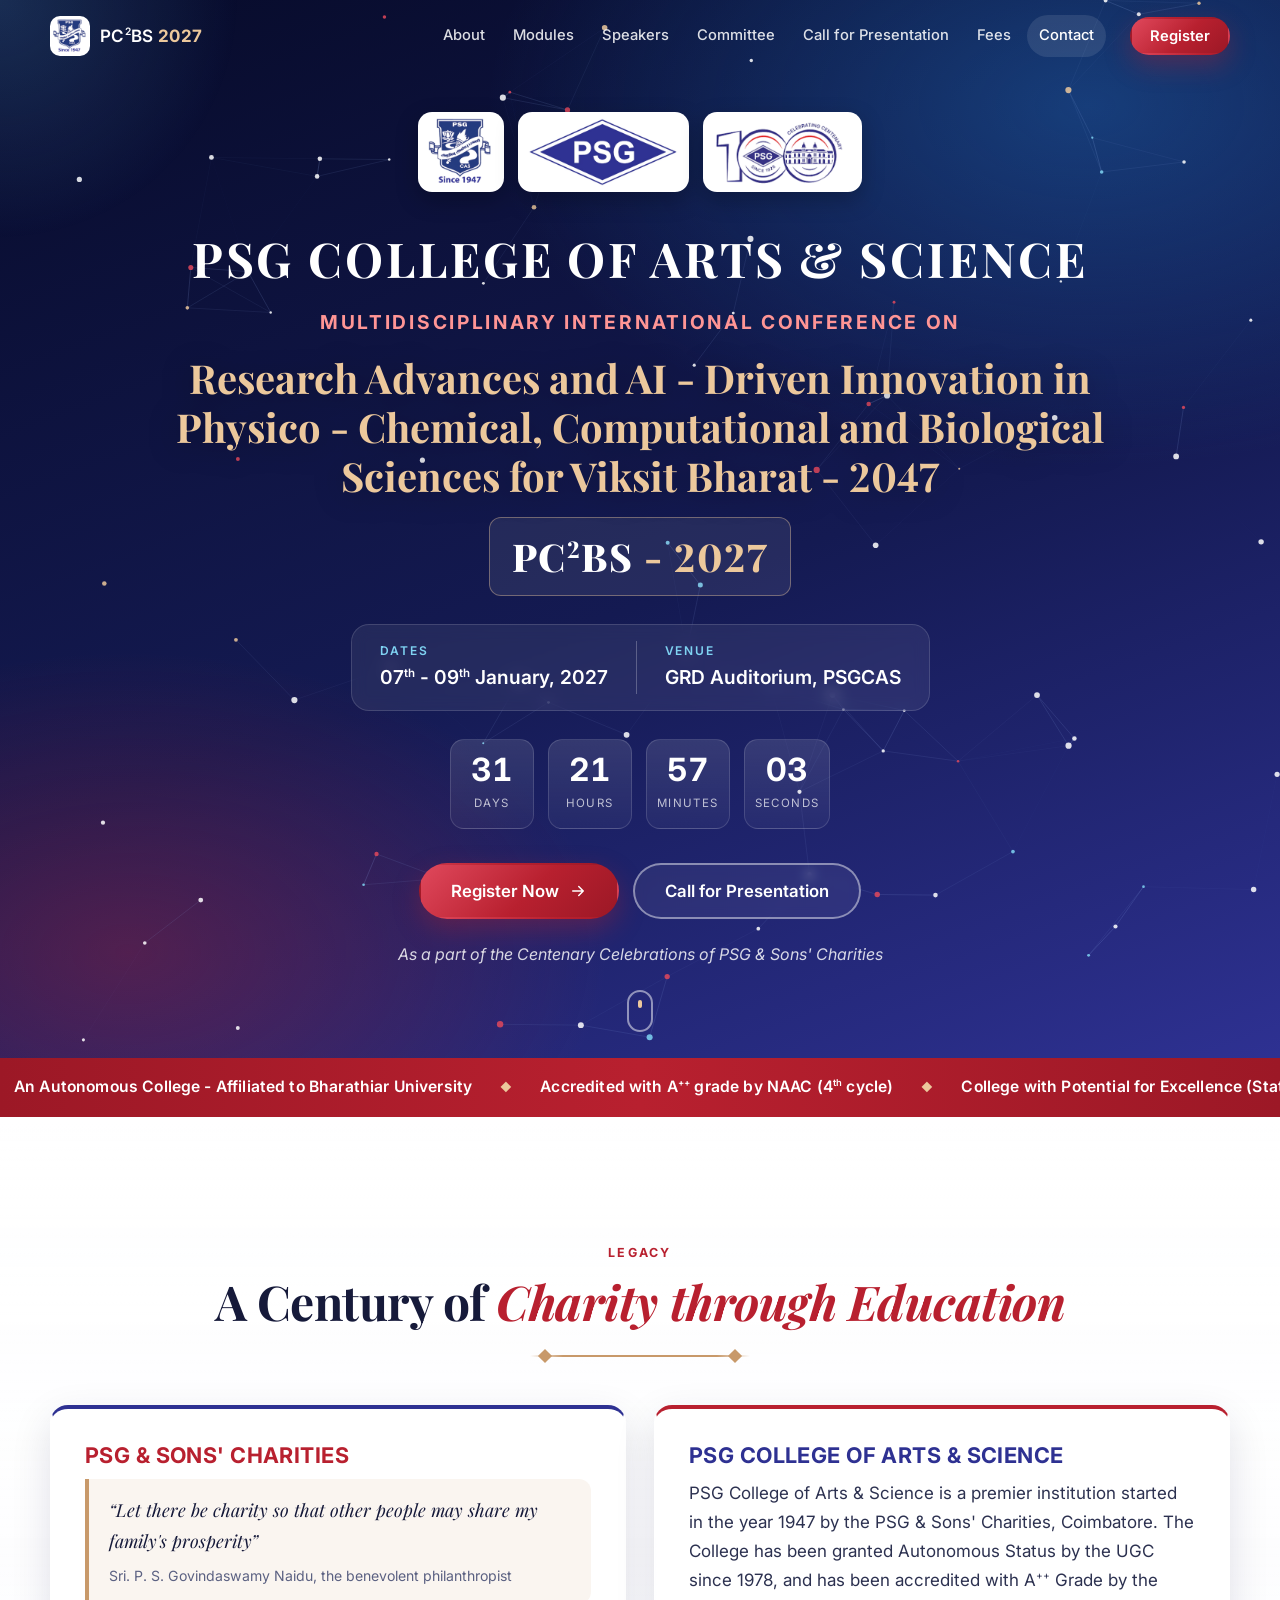
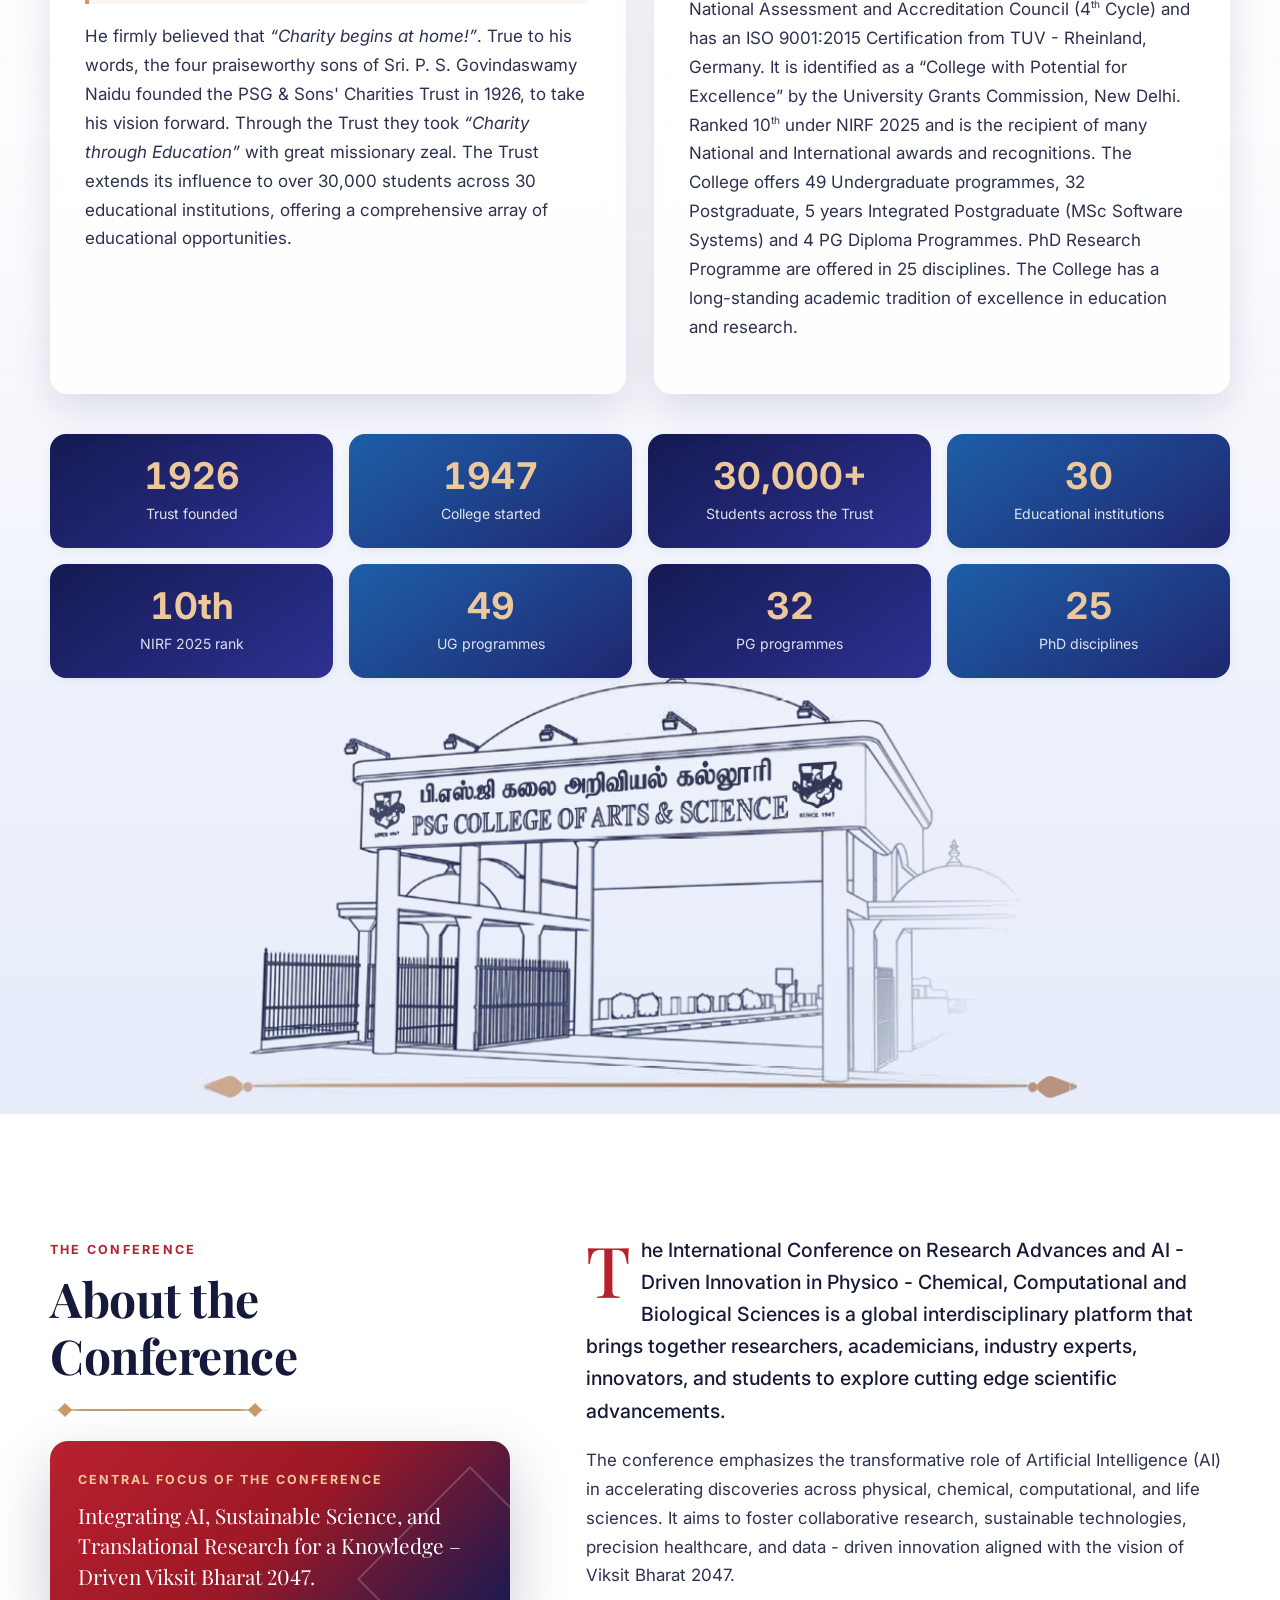
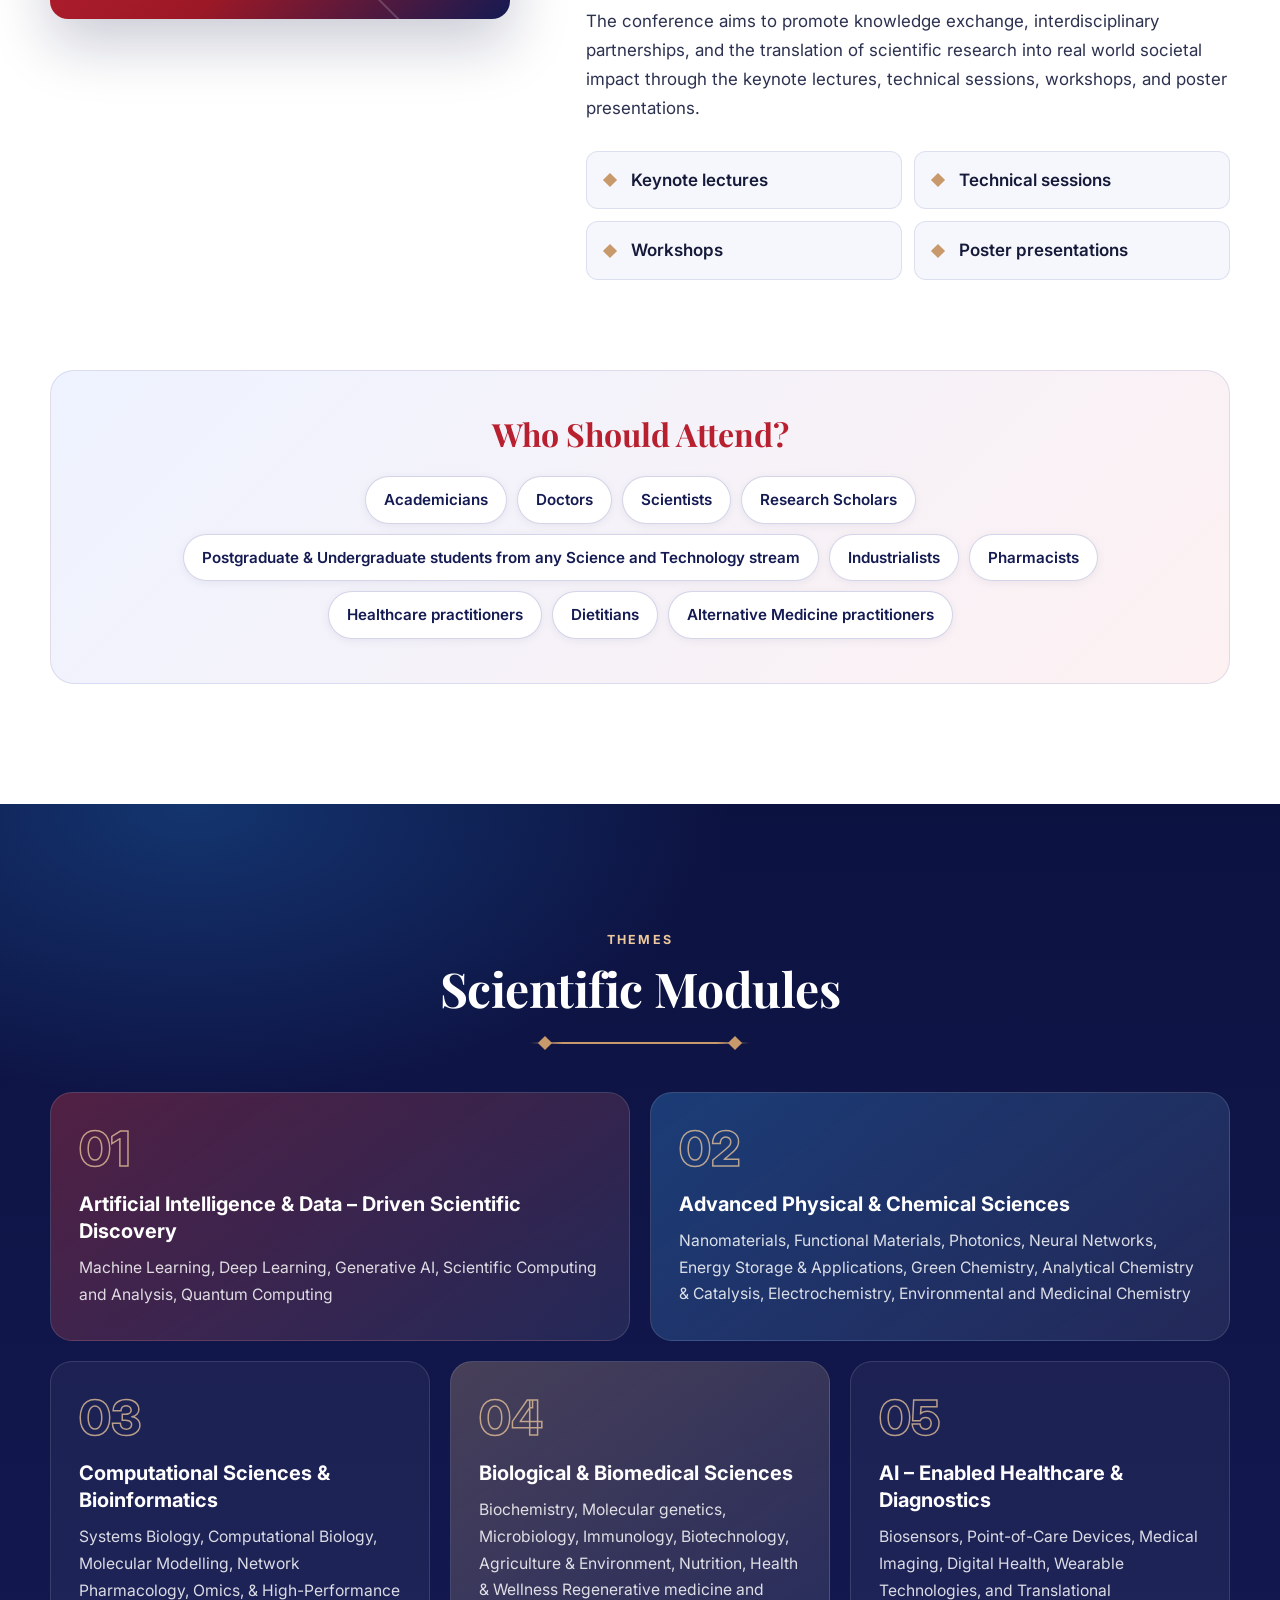
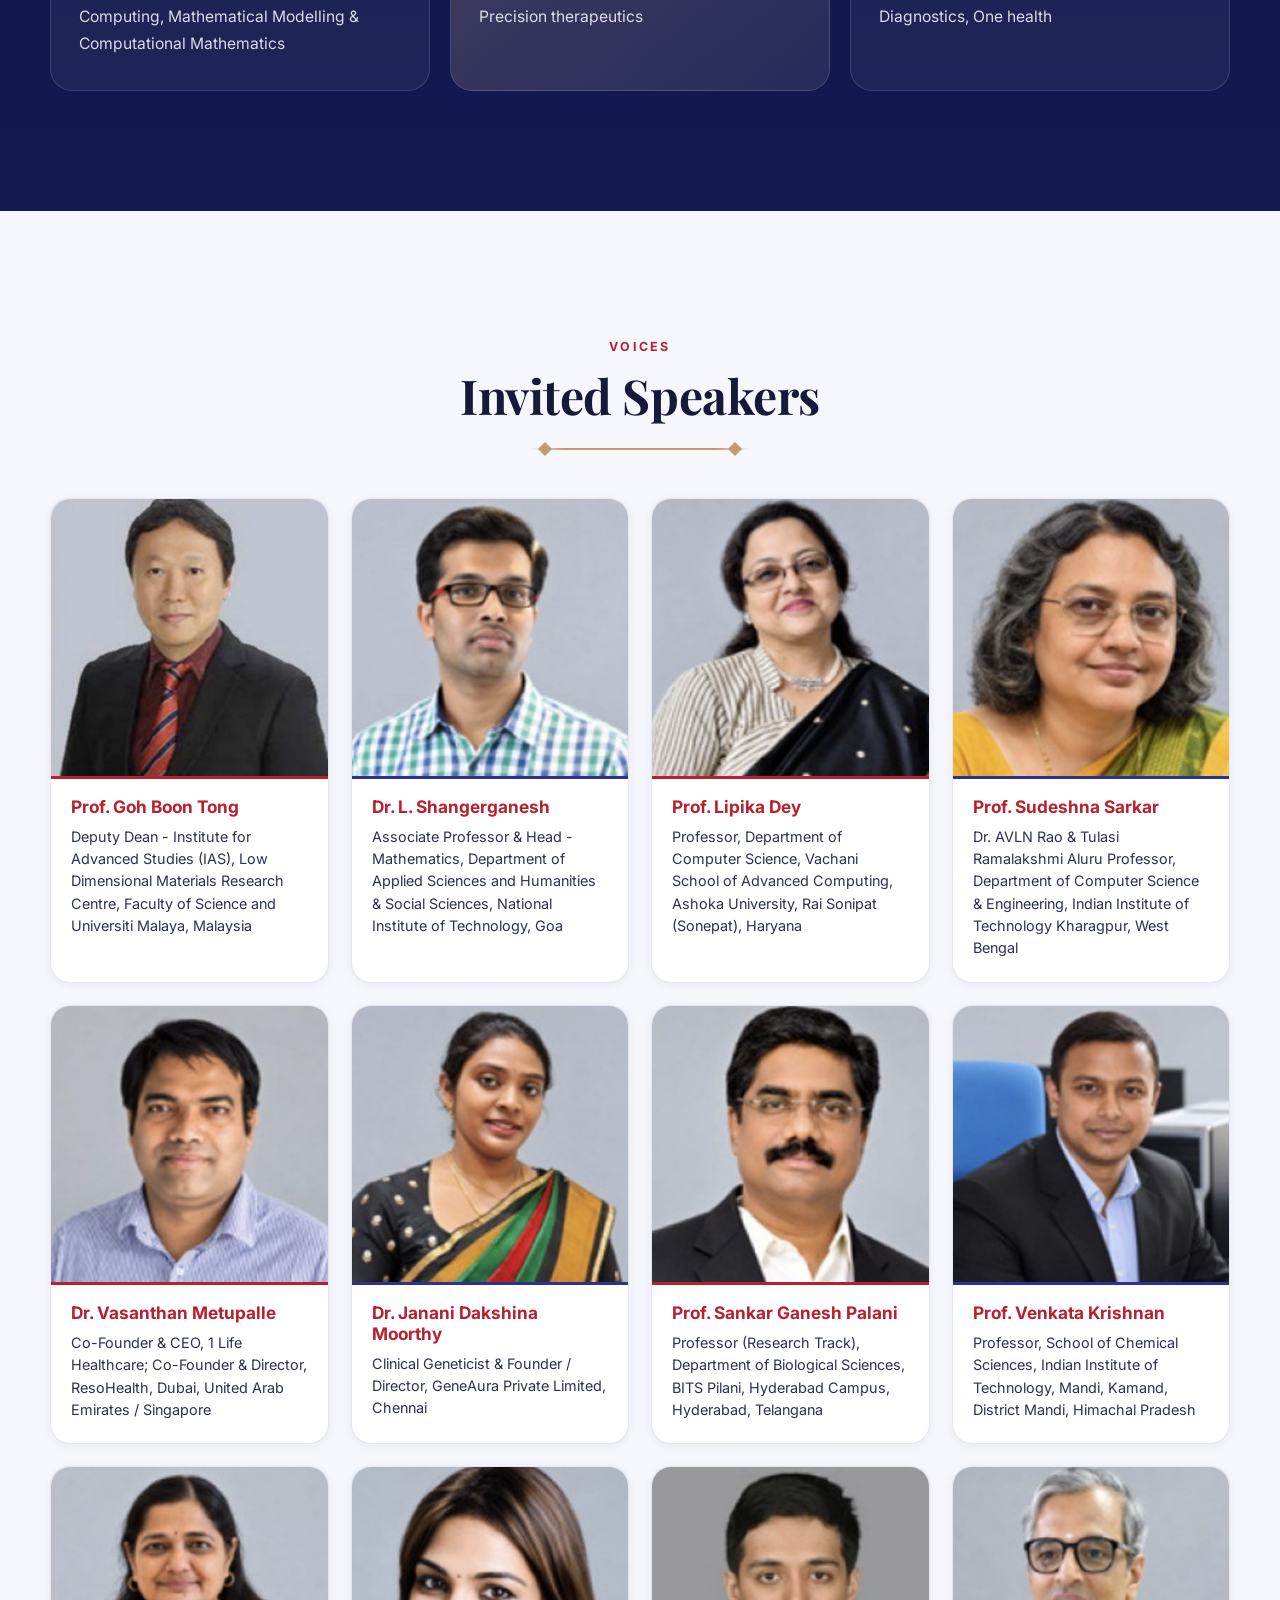
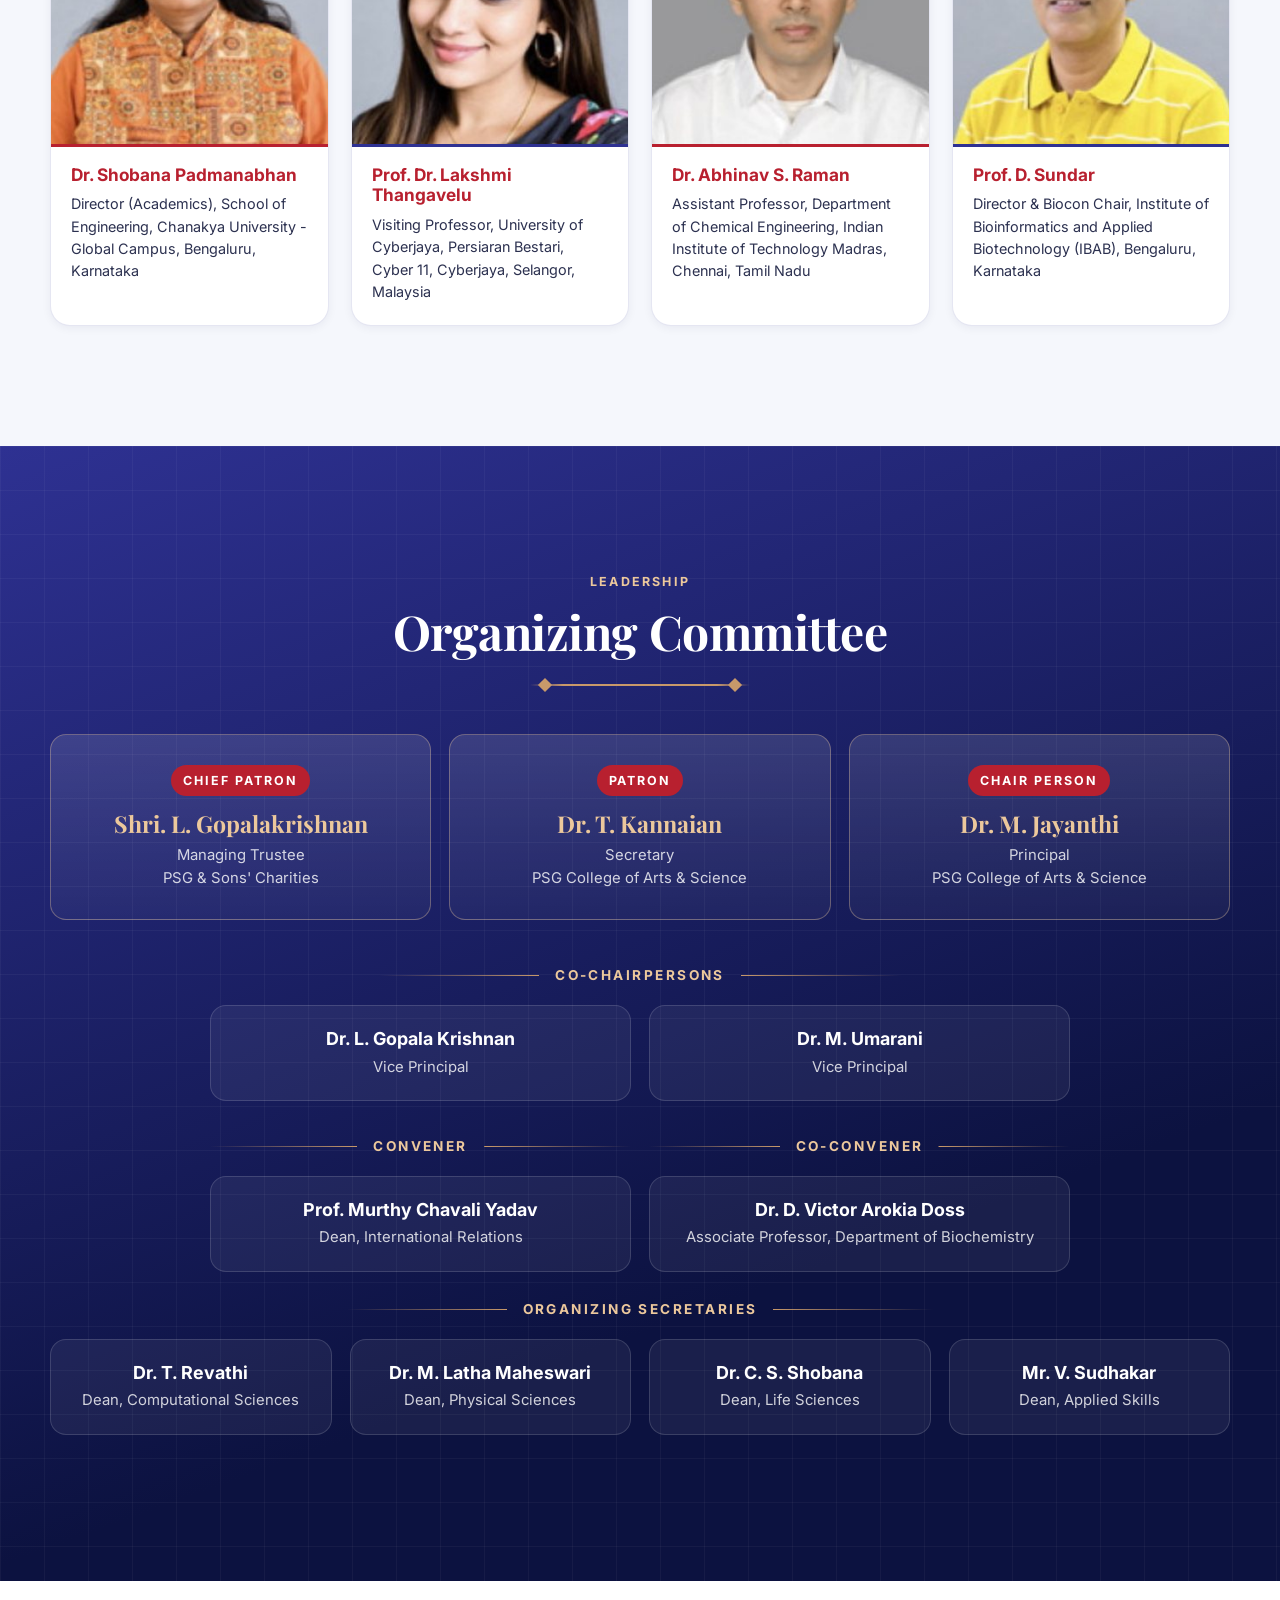
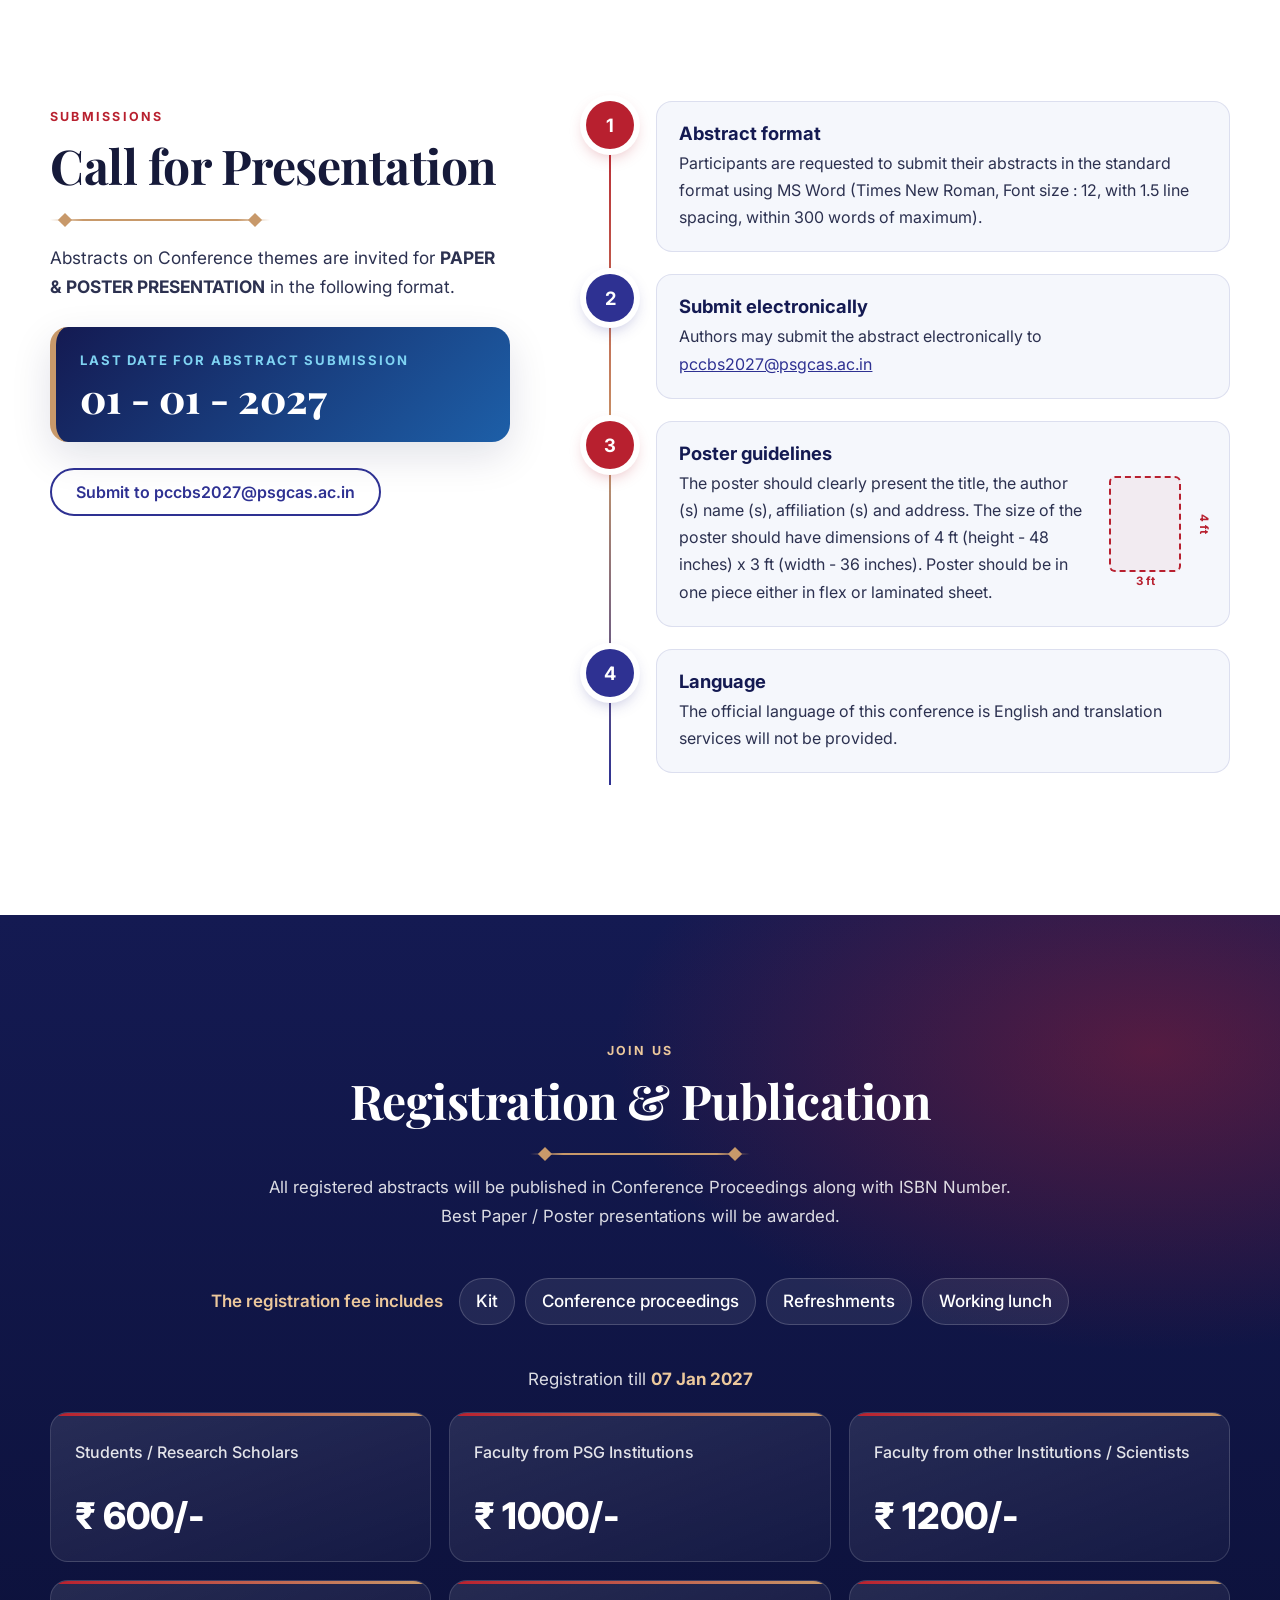
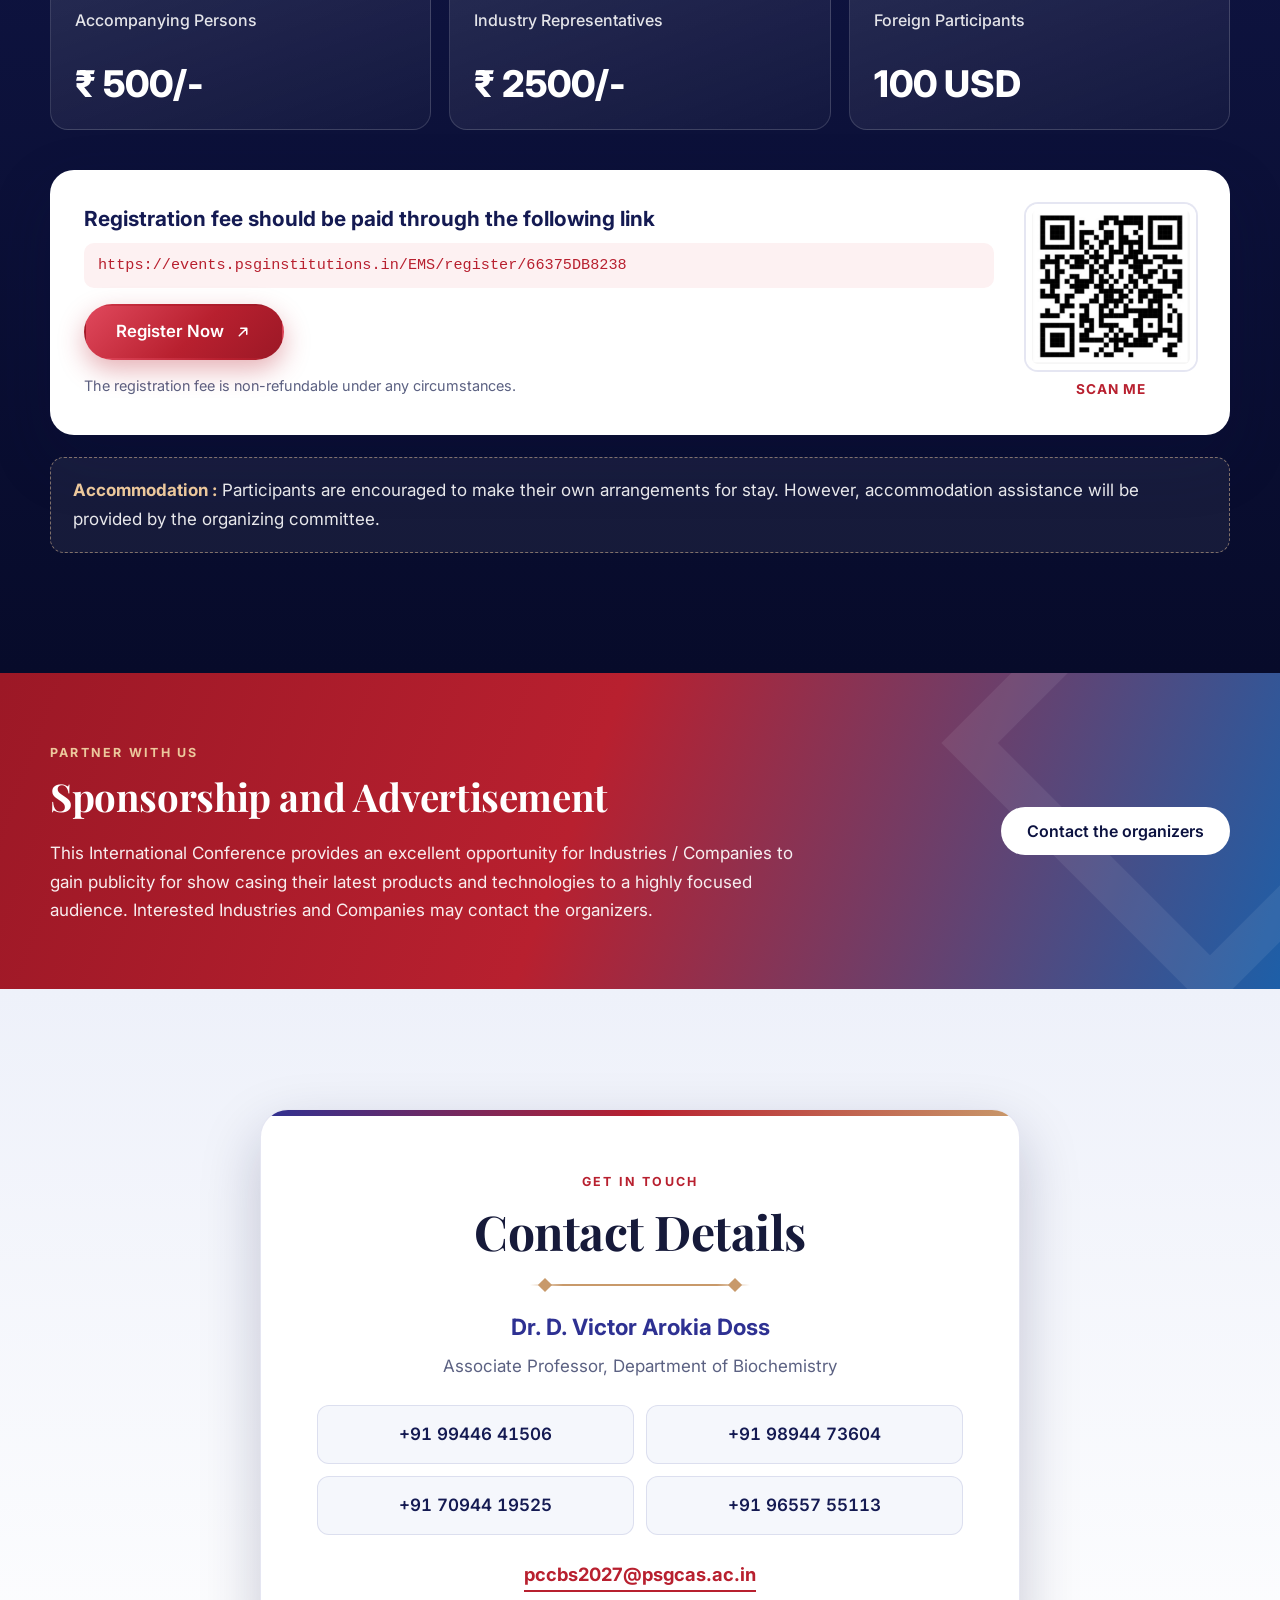
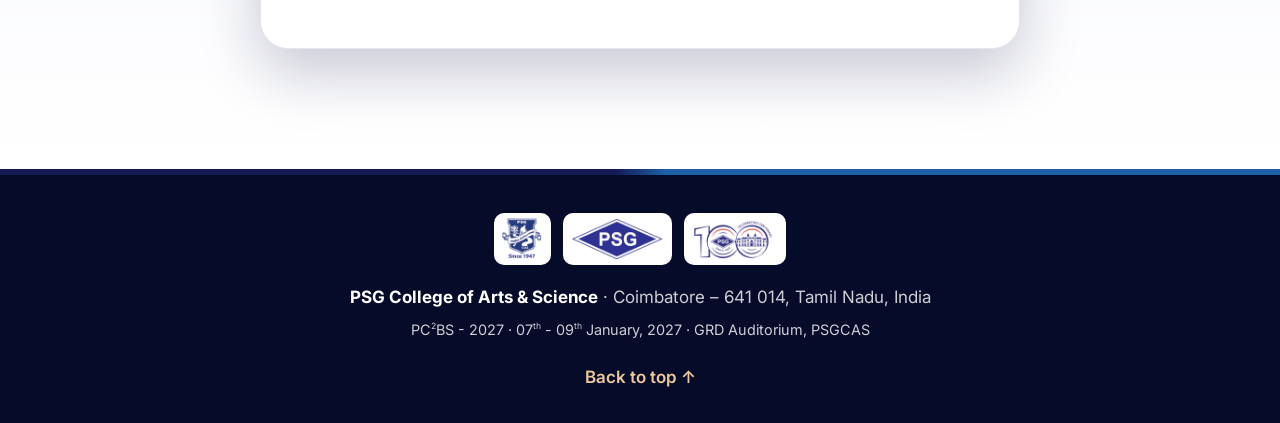
==== index.html @ 2cea5d7b "added files" ====
<!DOCTYPE html>
<html lang="en">
<head>
  <meta charset="utf-8">
  <meta name="viewport" content="width=device-width, initial-scale=1">
  <title>PC²BS 2027 | Multidisciplinary International Conference | PSG College of Arts &amp; Science</title>
  <meta name="description" content="Multidisciplinary International Conference on Research Advances and AI - Driven Innovation in Physico - Chemical, Computational and Biological Sciences for Viksit Bharat - 2047 (PC²BS - 2027). 07 - 09 January 2027, GRD Auditorium, PSGCAS, Coimbatore.">
  <meta name="theme-color" content="#141a52">
  <meta property="og:title" content="PC²BS 2027 | Multidisciplinary International Conference">
  <meta property="og:description" content="07 - 09 January 2027 · GRD Auditorium, PSG College of Arts & Science, Coimbatore">
  <meta property="og:type" content="website">
  <link rel="icon" type="image/png" href="assets/img/psgcas-crest.png">
  <link rel="preconnect" href="https://fonts.googleapis.com">
  <link rel="preconnect" href="https://fonts.gstatic.com" crossorigin>
  <link href="https://fonts.googleapis.com/css2?family=Inter:wght@400;500;600;700&family=Playfair+Display:wght@600;700;800&display=swap" rel="stylesheet">
  <link rel="stylesheet" href="assets/css/style.css">
  <script>document.documentElement.classList.add("js");</script>
</head>
<body>
  <a class="skip-link" href="#main">Skip to content</a>

  <!-- Custom cursor (desktop only) -->
  <div class="cursor-dot" aria-hidden="true"></div>
  <div class="cursor-ring" aria-hidden="true"></div>
  <div class="scroll-progress" aria-hidden="true"></div>

  <!-- ============ HEADER ============ -->
  <header class="site-header" id="top">
    <div class="container header-inner">
      <a href="#top" class="brand" aria-label="PC²BS 2027 home">
        <img src="assets/img/psgcas-crest.png" alt="PSG College of Arts &amp; Science crest" width="47" height="48">
        <span class="brand-text">PC<sup>2</sup>BS <strong>2027</strong></span>
      </a>
      <nav class="main-nav" id="main-nav" aria-label="Main">
        <a href="#about">About</a>
        <a href="#modules">Modules</a>
        <a href="#speakers">Speakers</a>
        <a href="#committee">Committee</a>
        <a href="#call">Call for Presentation</a>
        <a href="#registration">Fees</a>
        <a href="#contact">Contact</a>
      </nav>
      <a class="btn btn-primary btn-sm header-cta" href="https://events.psginstitutions.in/EMS/register/66375DB8238" target="_blank" rel="noopener">Register</a>
      <button class="nav-toggle" aria-label="Open menu" aria-expanded="false" aria-controls="main-nav">
        <span></span><span></span><span></span>
      </button>
    </div>
  </header>

  <main id="main">

    <!-- ============ 1. HERO (dark, particle network) ============ -->
    <section class="hero" id="hero">
      <canvas id="particles" aria-hidden="true"></canvas>
      <div class="hero-glow" aria-hidden="true"></div>
      <div class="container hero-inner">
        <div class="hero-logos reveal">
          <img src="assets/img/psgcas-crest.png" alt="PSG College of Arts &amp; Science, since 1947" width="47" height="48">
          <img src="assets/img/psg-logo.png" alt="PSG, in nation building since 1926" width="95" height="48">
          <img src="assets/img/centenary.png" alt="Celebrating centenary of PSG, since 1926" width="98" height="48">
        </div>
        <p class="hero-college reveal">PSG College of Arts &amp; Science</p>
        <p class="hero-kicker reveal">Multidisciplinary International Conference on</p>
        <h1 class="hero-title reveal">
          Research Advances and AI - Driven Innovation in Physico - Chemical, Computational and Biological Sciences for Viksit Bharat - 2047
        </h1>
        <p class="hero-acronym reveal">PC<sup>2</sup>BS <span>- 2027</span></p>

        <div class="hero-meta reveal">
          <div class="meta-item">
            <span class="meta-label">Dates</span>
            <span class="meta-value">07<sup>th</sup> - 09<sup>th</sup> January, 2027</span>
          </div>
          <div class="meta-sep" aria-hidden="true"></div>
          <div class="meta-item">
            <span class="meta-label">Venue</span>
            <span class="meta-value">GRD Auditorium, PSGCAS</span>
          </div>
        </div>

        <div class="countdown reveal" id="countdown" aria-label="Time left until the conference">
          <div><span data-cd="days">--</span><small>Days</small></div>
          <div><span data-cd="hours">--</span><small>Hours</small></div>
          <div><span data-cd="mins">--</span><small>Minutes</small></div>
          <div><span data-cd="secs">--</span><small>Seconds</small></div>
        </div>

        <div class="hero-actions reveal">
          <a class="btn btn-primary btn-lg magnetic" href="https://events.psginstitutions.in/EMS/register/66375DB8238" target="_blank" rel="noopener">
            Register Now
            <svg viewBox="0 0 24 24" width="18" height="18" aria-hidden="true"><path d="M5 12h14M13 6l6 6-6 6" fill="none" stroke="currentColor" stroke-width="2" stroke-linecap="round" stroke-linejoin="round"/></svg>
          </a>
          <a class="btn btn-ghost btn-lg magnetic" href="#call">Call for Presentation</a>
        </div>
        <p class="hero-note reveal">As a part of the Centenary Celebrations of PSG &amp; Sons' Charities</p>
      </div>
      <a href="#accreditation" class="scroll-cue" aria-label="Scroll down"><span></span></a>
    </section>

    <!-- ============ 2. ACCREDITATION MARQUEE ============ -->
    <section class="accreditation" id="accreditation" aria-label="Institutional recognitions">
      <div class="marquee">
        <div class="marquee-track">
          <span>An Autonomous College - Affiliated to Bharathiar University</span><i>◆</i>
          <span>Accredited with A<sup>++</sup> grade by NAAC (4<sup>th</sup> cycle)</span><i>◆</i>
          <span>College with Potential for Excellence (Status awarded by the UGC)</span><i>◆</i>
          <span>Star College Status awarded by the DBT - MST</span><i>◆</i>
          <span>An ISO 9001:2015 Certified Institution</span><i>◆</i>
          <span>Coimbatore – 641 014, Tamil Nadu, India</span><i>◆</i>
        </div>
        <div class="marquee-track" aria-hidden="true">
          <span>An Autonomous College - Affiliated to Bharathiar University</span><i>◆</i>
          <span>Accredited with A<sup>++</sup> grade by NAAC (4<sup>th</sup> cycle)</span><i>◆</i>
          <span>College with Potential for Excellence (Status awarded by the UGC)</span><i>◆</i>
          <span>Star College Status awarded by the DBT - MST</span><i>◆</i>
          <span>An ISO 9001:2015 Certified Institution</span><i>◆</i>
          <span>Coimbatore – 641 014, Tamil Nadu, India</span><i>◆</i>
        </div>
      </div>
    </section>

    <!-- ============ 3. HERITAGE (gate illustration background) ============ -->
    <section class="heritage section" id="heritage">
      <div class="heritage-bg" aria-hidden="true"></div>
      <div class="container">
        <div class="section-head center reveal">
          <span class="eyebrow">Legacy</span>
          <h2>A Century of <em>Charity through Education</em></h2>
          <div class="divider" aria-hidden="true"></div>
        </div>

        <div class="heritage-grid">
          <article class="glass-card reveal">
            <h3>PSG &amp; Sons' Charities</h3>
            <blockquote>
              “Let there be charity so that other people may share my family's prosperity”
              <cite>Sri. P. S. Govindaswamy Naidu, the benevolent philanthropist</cite>
            </blockquote>
            <p>He firmly believed that <em>“Charity begins at home!”</em>. True to his words, the four praiseworthy sons of Sri. P. S. Govindaswamy Naidu founded the PSG &amp; Sons' Charities Trust in 1926, to take his vision forward. Through the Trust they took <em>“Charity through Education”</em> with great missionary zeal. The Trust extends its influence to over 30,000 students across 30 educational institutions, offering a comprehensive array of educational opportunities.</p>
          </article>

          <article class="glass-card reveal">
            <h3>PSG College of Arts &amp; Science</h3>
            <p>PSG College of Arts &amp; Science is a premier institution started in the year 1947 by the PSG &amp; Sons' Charities, Coimbatore. The College has been granted Autonomous Status by the UGC since 1978, and has been accredited with A<sup>++</sup> Grade by the National Assessment and Accreditation Council (4<sup>th</sup> Cycle) and has an ISO 9001:2015 Certification from TUV - Rheinland, Germany. It is identified as a “College with Potential for Excellence” by the University Grants Commission, New Delhi. Ranked 10<sup>th</sup> under NIRF 2025 and is the recipient of many National and International awards and recognitions. The College offers 49 Undergraduate programmes, 32 Postgraduate, 5 years Integrated Postgraduate (MSc Software Systems) and 4 PG Diploma Programmes. PhD Research Programme are offered in 25 disciplines. The College has a long-standing academic tradition of excellence in education and research.</p>
          </article>
        </div>

        <div class="stats reveal">
          <div class="stat"><span class="num" data-count="1926">1926</span><span class="lbl">Trust founded</span></div>
          <div class="stat"><span class="num" data-count="1947">1947</span><span class="lbl">College started</span></div>
          <div class="stat"><span class="num" data-count="30000" data-suffix="+">30,000+</span><span class="lbl">Students across the Trust</span></div>
          <div class="stat"><span class="num" data-count="30">30</span><span class="lbl">Educational institutions</span></div>
          <div class="stat"><span class="num" data-count="10" data-suffix="th">10th</span><span class="lbl">NIRF 2025 rank</span></div>
          <div class="stat"><span class="num" data-count="49">49</span><span class="lbl">UG programmes</span></div>
          <div class="stat"><span class="num" data-count="32">32</span><span class="lbl">PG programmes</span></div>
          <div class="stat"><span class="num" data-count="25">25</span><span class="lbl">PhD disciplines</span></div>
        </div>
      </div>
    </section>

    <!-- ============ 4. ABOUT (split, sticky heading) ============ -->
    <section class="about section" id="about">
      <div class="container about-grid">
        <div class="about-side reveal">
          <span class="eyebrow">The Conference</span>
          <h2>About the Conference</h2>
          <div class="divider left" aria-hidden="true"></div>
          <div class="focus-card">
            <span class="focus-label">Central focus of the Conference</span>
            <p>Integrating AI, Sustainable Science, and Translational Research for a Knowledge – Driven Viksit Bharat 2047.</p>
          </div>
        </div>
        <div class="about-body">
          <p class="lead reveal">The International Conference on Research Advances and AI - Driven Innovation in Physico - Chemical, Computational and Biological Sciences is a global interdisciplinary platform that brings together researchers, academicians, industry experts, innovators, and students to explore cutting edge scientific advancements.</p>
          <p class="reveal">The conference emphasizes the transformative role of Artificial Intelligence (AI) in accelerating discoveries across physical, chemical, computational, and life sciences. It aims to foster collaborative research, sustainable technologies, precision healthcare, and data - driven innovation aligned with the vision of Viksit Bharat 2047.</p>
          <p class="reveal">The conference aims to promote knowledge exchange, interdisciplinary partnerships, and the translation of scientific research into real world societal impact through the keynote lectures, technical sessions, workshops, and poster presentations.</p>
          <ul class="format-list reveal" aria-label="Conference formats">
            <li>Keynote lectures</li>
            <li>Technical sessions</li>
            <li>Workshops</li>
            <li>Poster presentations</li>
          </ul>
        </div>
      </div>

      <div class="container attend reveal" id="attend">
        <h3>Who Should Attend?</h3>
        <ul class="chips">
          <li>Academicians</li>
          <li>Doctors</li>
          <li>Scientists</li>
          <li>Research Scholars</li>
          <li>Postgraduate &amp; Undergraduate students from any Science and Technology stream</li>
          <li>Industrialists</li>
          <li>Pharmacists</li>
          <li>Healthcare practitioners</li>
          <li>Dietitians</li>
          <li>Alternative Medicine practitioners</li>
        </ul>
      </div>
    </section>

    <!-- ============ 5. SCIENTIFIC MODULES (bento, dark gradient) ============ -->
    <section class="modules section" id="modules">
      <div class="container">
        <div class="section-head center reveal">
          <span class="eyebrow light">Themes</span>
          <h2>Scientific Modules</h2>
          <div class="divider" aria-hidden="true"></div>
        </div>
        <div class="bento">
          <article class="module tilt reveal m1">
            <span class="m-num">01</span>
            <h3>Artificial Intelligence &amp; Data – Driven Scientific Discovery</h3>
            <p>Machine Learning, Deep Learning, Generative AI, Scientific Computing and Analysis, Quantum Computing</p>
          </article>
          <article class="module tilt reveal m2">
            <span class="m-num">02</span>
            <h3>Advanced Physical &amp; Chemical Sciences</h3>
            <p>Nanomaterials, Functional Materials, Photonics, Neural Networks, Energy Storage &amp; Applications, Green Chemistry, Analytical Chemistry &amp; Catalysis, Electrochemistry, Environmental and Medicinal Chemistry</p>
          </article>
          <article class="module tilt reveal m3">
            <span class="m-num">03</span>
            <h3>Computational Sciences &amp; Bioinformatics</h3>
            <p>Systems Biology, Computational Biology, Molecular Modelling, Network Pharmacology, Omics, &amp; High-Performance Computing, Mathematical Modelling &amp; Computational Mathematics</p>
          </article>
          <article class="module tilt reveal m4">
            <span class="m-num">04</span>
            <h3>Biological &amp; Biomedical Sciences</h3>
            <p>Biochemistry, Molecular genetics, Microbiology, Immunology, Biotechnology, Agriculture &amp; Environment, Nutrition, Health &amp; Wellness Regenerative medicine and Precision therapeutics</p>
          </article>
          <article class="module tilt reveal m5">
            <span class="m-num">05</span>
            <h3>AI – Enabled Healthcare &amp; Diagnostics</h3>
            <p>Biosensors, Point-of-Care Devices, Medical Imaging, Digital Health, Wearable Technologies, and Translational Diagnostics, One health</p>
          </article>
        </div>
      </div>
    </section>

    <!-- ============ 6. SPEAKERS (photo card grid) ============ -->
    <section class="speakers section" id="speakers">
      <div class="container">
        <div class="section-head center reveal">
          <span class="eyebrow">Voices</span>
          <h2>Invited Speakers</h2>
          <div class="divider" aria-hidden="true"></div>
        </div>
        <div class="speaker-grid">
          <article class="speaker reveal"><div class="sp-photo"><img src="assets/img/speakers/s01.jpg" alt="Prof. Goh Boon Tong" width="320" height="320" loading="lazy"></div><div class="sp-info"><h3>Prof. Goh Boon Tong</h3><p>Deputy Dean - Institute for Advanced Studies (IAS), Low Dimensional Materials Research Centre, Faculty of Science and Universiti Malaya, Malaysia</p></div></article>
          <article class="speaker reveal"><div class="sp-photo"><img src="assets/img/speakers/s07.jpg" alt="Dr. L. Shangerganesh" width="320" height="320" loading="lazy"></div><div class="sp-info"><h3>Dr. L. Shangerganesh</h3><p>Associate Professor &amp; Head - Mathematics, Department of Applied Sciences and Humanities &amp; Social Sciences, National Institute of Technology, Goa</p></div></article>
          <article class="speaker reveal"><div class="sp-photo"><img src="assets/img/speakers/s02.jpg" alt="Prof. Lipika Dey" width="320" height="320" loading="lazy"></div><div class="sp-info"><h3>Prof. Lipika Dey</h3><p>Professor, Department of Computer Science, Vachani School of Advanced Computing, Ashoka University, Rai Sonipat (Sonepat), Haryana</p></div></article>
          <article class="speaker reveal"><div class="sp-photo"><img src="assets/img/speakers/s08.jpg" alt="Prof. Sudeshna Sarkar" width="320" height="320" loading="lazy"></div><div class="sp-info"><h3>Prof. Sudeshna Sarkar</h3><p>Dr. AVLN Rao &amp; Tulasi Ramalakshmi Aluru Professor, Department of Computer Science &amp; Engineering, Indian Institute of Technology Kharagpur, West Bengal</p></div></article>
          <article class="speaker reveal"><div class="sp-photo"><img src="assets/img/speakers/s03.jpg" alt="Dr. Vasanthan Metupalle" width="320" height="320" loading="lazy"></div><div class="sp-info"><h3>Dr. Vasanthan Metupalle</h3><p>Co-Founder &amp; CEO, 1 Life Healthcare; Co-Founder &amp; Director, ResoHealth, Dubai, United Arab Emirates / Singapore</p></div></article>
          <article class="speaker reveal"><div class="sp-photo"><img src="assets/img/speakers/s09.jpg" alt="Dr. Janani Dakshina Moorthy" width="320" height="320" loading="lazy"></div><div class="sp-info"><h3>Dr. Janani Dakshina Moorthy</h3><p>Clinical Geneticist &amp; Founder / Director, GeneAura Private Limited, Chennai</p></div></article>
          <article class="speaker reveal"><div class="sp-photo"><img src="assets/img/speakers/s04.jpg" alt="Prof. Sankar Ganesh Palani" width="320" height="320" loading="lazy"></div><div class="sp-info"><h3>Prof. Sankar Ganesh Palani</h3><p>Professor (Research Track), Department of Biological Sciences, BITS Pilani, Hyderabad Campus, Hyderabad, Telangana</p></div></article>
          <article class="speaker reveal"><div class="sp-photo"><img src="assets/img/speakers/s10.jpg" alt="Prof. Venkata Krishnan" width="320" height="320" loading="lazy"></div><div class="sp-info"><h3>Prof. Venkata Krishnan</h3><p>Professor, School of Chemical Sciences, Indian Institute of Technology, Mandi, Kamand, District Mandi, Himachal Pradesh</p></div></article>
          <article class="speaker reveal"><div class="sp-photo"><img src="assets/img/speakers/s05.jpg" alt="Dr. Shobana Padmanabhan" width="320" height="320" loading="lazy"></div><div class="sp-info"><h3>Dr. Shobana Padmanabhan</h3><p>Director (Academics), School of Engineering, Chanakya University - Global Campus, Bengaluru, Karnataka</p></div></article>
          <article class="speaker reveal"><div class="sp-photo"><img src="assets/img/speakers/s11.jpg" alt="Prof. Dr. Lakshmi Thangavelu" width="320" height="320" loading="lazy"></div><div class="sp-info"><h3>Prof. Dr. Lakshmi Thangavelu</h3><p>Visiting Professor, University of Cyberjaya, Persiaran Bestari, Cyber 11, Cyberjaya, Selangor, Malaysia</p></div></article>
          <article class="speaker reveal"><div class="sp-photo"><img src="assets/img/speakers/s06.jpg" alt="Dr. Abhinav S. Raman" width="320" height="320" loading="lazy"></div><div class="sp-info"><h3>Dr. Abhinav S. Raman</h3><p>Assistant Professor, Department of Chemical Engineering, Indian Institute of Technology Madras, Chennai, Tamil Nadu</p></div></article>
          <article class="speaker reveal"><div class="sp-photo"><img src="assets/img/speakers/s12.jpg" alt="Prof. D. Sundar" width="320" height="320" loading="lazy"></div><div class="sp-info"><h3>Prof. D. Sundar</h3><p>Director &amp; Biocon Chair, Institute of Bioinformatics and Applied Biotechnology (IBAB), Bengaluru, Karnataka</p></div></article>
        </div>
      </div>
    </section>

    <!-- ============ 7. COMMITTEE (hierarchy on navy) ============ -->
    <section class="committee section" id="committee">
      <div class="container">
        <div class="section-head center reveal">
          <span class="eyebrow light">Leadership</span>
          <h2>Organizing Committee</h2>
          <div class="divider" aria-hidden="true"></div>
        </div>

        <div class="tier tier-top">
          <div class="person big reveal"><span class="role">Chief Patron</span><h3>Shri. L. Gopalakrishnan</h3><p>Managing Trustee<br>PSG &amp; Sons' Charities</p></div>
          <div class="person big reveal"><span class="role">Patron</span><h3>Dr. T. Kannaian</h3><p>Secretary<br>PSG College of Arts &amp; Science</p></div>
          <div class="person big reveal"><span class="role">Chair Person</span><h3>Dr. M. Jayanthi</h3><p>Principal<br>PSG College of Arts &amp; Science</p></div>
        </div>

        <div class="tier-label reveal"><span>Co-Chairpersons</span></div>
        <div class="tier tier-2">
          <div class="person reveal"><h3>Dr. L. Gopala Krishnan</h3><p>Vice Principal</p></div>
          <div class="person reveal"><h3>Dr. M. Umarani</h3><p>Vice Principal</p></div>
        </div>

        <div class="tier tier-2 split">
          <div class="reveal">
            <div class="tier-label"><span>Convener</span></div>
            <div class="person"><h3>Prof. Murthy Chavali Yadav</h3><p>Dean, International Relations</p></div>
          </div>
          <div class="reveal">
            <div class="tier-label"><span>Co-Convener</span></div>
            <div class="person"><h3>Dr. D. Victor Arokia Doss</h3><p>Associate Professor, Department of Biochemistry</p></div>
          </div>
        </div>

        <div class="tier-label reveal"><span>Organizing Secretaries</span></div>
        <div class="tier tier-4">
          <div class="person reveal"><h3>Dr. T. Revathi</h3><p>Dean, Computational Sciences</p></div>
          <div class="person reveal"><h3>Dr. M. Latha Maheswari</h3><p>Dean, Physical Sciences</p></div>
          <div class="person reveal"><h3>Dr. C. S. Shobana</h3><p>Dean, Life Sciences</p></div>
          <div class="person reveal"><h3>Mr. V. Sudhakar</h3><p>Dean, Applied Skills</p></div>
        </div>
      </div>
    </section>

    <!-- ============ 8. CALL FOR PRESENTATION (steps + deadline) ============ -->
    <section class="call section" id="call">
      <div class="container call-grid">
        <div class="call-intro reveal">
          <span class="eyebrow">Submissions</span>
          <h2>Call for Presentation</h2>
          <div class="divider left" aria-hidden="true"></div>
          <p>Abstracts on Conference themes are invited for <strong>PAPER &amp; POSTER PRESENTATION</strong> in the following format.</p>
          <div class="deadline">
            <span class="d-label">Last date for abstract submission</span>
            <span class="d-date">01 - 01 - 2027</span>
          </div>
          <a class="btn btn-outline magnetic" href="mailto:pccbs2027@psgcas.ac.in">Submit to pccbs2027@psgcas.ac.in</a>
        </div>

        <ol class="steps">
          <li class="reveal">
            <span class="step-n">1</span>
            <div><h3>Abstract format</h3><p>Participants are requested to submit their abstracts in the standard format using MS Word (Times New Roman, Font size : 12, with 1.5 line spacing, within 300 words of maximum).</p></div>
          </li>
          <li class="reveal">
            <span class="step-n">2</span>
            <div><h3>Submit electronically</h3><p>Authors may submit the abstract electronically to <a href="mailto:pccbs2027@psgcas.ac.in">pccbs2027@psgcas.ac.in</a></p></div>
          </li>
          <li class="reveal">
            <span class="step-n">3</span>
            <div class="poster-step">
              <div><h3>Poster guidelines</h3><p>The poster should clearly present the title, the author (s) name (s), affiliation (s) and address. The size of the poster should have dimensions of 4 ft (height - 48 inches) x 3 ft (width - 36 inches). Poster should be in one piece either in flex or laminated sheet.</p></div>
              <div class="poster-dim" aria-hidden="true"><span class="h">4 ft</span><span class="w">3 ft</span></div>
            </div>
          </li>
          <li class="reveal">
            <span class="step-n">4</span>
            <div><h3>Language</h3><p>The official language of this conference is English and translation services will not be provided.</p></div>
          </li>
        </ol>
      </div>
    </section>

    <!-- ============ 9. REGISTRATION (pricing cards + QR) ============ -->
    <section class="registration section" id="registration">
      <div class="container">
        <div class="section-head center reveal">
          <span class="eyebrow light">Join Us</span>
          <h2>Registration &amp; Publication</h2>
          <div class="divider" aria-hidden="true"></div>
          <p class="sub">All registered abstracts will be published in Conference Proceedings along with ISBN Number. Best Paper / Poster presentations will be awarded.</p>
        </div>

        <div class="includes reveal">
          <span>The registration fee includes</span>
          <ul><li>Kit</li><li>Conference proceedings</li><li>Refreshments</li><li>Working lunch</li></ul>
        </div>

        <p class="fee-caption reveal">Registration till <strong>07 Jan 2027</strong></p>
        <div class="fees">
          <div class="fee reveal"><span class="cat">Students / Research Scholars</span><span class="amt">₹ 600/-</span></div>
          <div class="fee reveal"><span class="cat">Faculty from PSG Institutions</span><span class="amt">₹ 1000/-</span></div>
          <div class="fee reveal"><span class="cat">Faculty from other Institutions / Scientists</span><span class="amt">₹ 1200/-</span></div>
          <div class="fee reveal"><span class="cat">Accompanying Persons</span><span class="amt">₹ 500/-</span></div>
          <div class="fee reveal"><span class="cat">Industry Representatives</span><span class="amt">₹ 2500/-</span></div>
          <div class="fee reveal"><span class="cat">Foreign Participants</span><span class="amt">100 USD</span></div>
        </div>

        <div class="register-panel reveal">
          <div class="rp-text">
            <h3>Registration fee should be paid through the following link</h3>
            <p class="rp-link">https://events.psginstitutions.in/EMS/register/66375DB8238</p>
            <a class="btn btn-primary btn-lg magnetic pulse" href="https://events.psginstitutions.in/EMS/register/66375DB8238" target="_blank" rel="noopener">
              Register Now
              <svg viewBox="0 0 24 24" width="18" height="18" aria-hidden="true"><path d="M7 17L17 7M9 7h8v8" fill="none" stroke="currentColor" stroke-width="2" stroke-linecap="round" stroke-linejoin="round"/></svg>
            </a>
            <p class="small">The registration fee is non-refundable under any circumstances.</p>
          </div>
          <figure class="rp-qr">
            <img src="assets/img/register-qr.png" alt="QR code for the registration link" width="207" height="202" loading="lazy">
            <figcaption>Scan Me</figcaption>
          </figure>
        </div>

        <div class="accommodation reveal">
          <strong>Accommodation :</strong> Participants are encouraged to make their own arrangements for stay. However, accommodation assistance will be provided by the organizing committee.
        </div>
      </div>
    </section>

    <!-- ============ 10. SPONSORSHIP (wide banner) ============ -->
    <section class="sponsor" id="sponsorship">
      <div class="container sponsor-inner reveal">
        <div>
          <span class="eyebrow light">Partner with us</span>
          <h2>Sponsorship and Advertisement</h2>
          <p>This International Conference provides an excellent opportunity for Industries / Companies to gain publicity for show casing their latest products and technologies to a highly focused audience. Interested Industries and Companies may contact the organizers.</p>
        </div>
        <a class="btn btn-light magnetic" href="#contact">Contact the organizers</a>
      </div>
    </section>

    <!-- ============ 11. CONTACT (centered card) ============ -->
    <section class="contact section" id="contact">
      <div class="container">
        <div class="contact-card reveal">
          <span class="eyebrow">Get in touch</span>
          <h2>Contact Details</h2>
          <div class="divider" aria-hidden="true"></div>
          <h3>Dr. D. Victor Arokia Doss</h3>
          <p class="muted">Associate Professor, Department of Biochemistry</p>
          <div class="phones">
            <a href="tel:+919944641506">+91 99446 41506</a>
            <a href="tel:+919894473604">+91 98944 73604</a>
            <a href="tel:+917094419525">+91 70944 19525</a>
            <a href="tel:+919655755113">+91 96557 55113</a>
          </div>
          <a class="mail" href="mailto:pccbs2027@psgcas.ac.in">pccbs2027@psgcas.ac.in</a>
        </div>
      </div>
    </section>
  </main>

  <footer class="site-footer">
    <div class="container footer-inner">
      <div class="footer-logos">
        <img src="assets/img/psgcas-crest.png" alt="PSG College of Arts &amp; Science crest" width="47" height="48" loading="lazy">
        <img src="assets/img/psg-logo.png" alt="PSG logo" width="95" height="48" loading="lazy">
        <img src="assets/img/centenary.png" alt="PSG centenary logo" width="98" height="48" loading="lazy">
      </div>
      <p><strong>PSG College of Arts &amp; Science</strong> · Coimbatore – 641 014, Tamil Nadu, India</p>
      <p class="small">PC<sup>2</sup>BS - 2027 · 07<sup>th</sup> - 09<sup>th</sup> January, 2027 · GRD Auditorium, PSGCAS</p>
      <a href="#top" class="to-top">Back to top ↑</a>
    </div>
  </footer>

  <script src="assets/js/main.js" defer></script>
</body>
</html>
---- assets/css/style.css ----
/* =========================================================
   PC²BS 2027 — PSG College of Arts & Science
   Theme from the poster: PSG navy/royal blue, crimson, bronze-gold
   ========================================================= */
:root {
  --navy-950: #070b2a;
  --navy-900: #0c1240;
  --navy-800: #141a52;
  --navy-700: #1f2770;
  --royal: #2e3192;      /* PSG logo blue */
  --blue: #1d5fa8;       /* poster footer blue */
  --sky: #5aa9e6;
  --cyan: #7fd3f2;
  --crimson: #b8202f;    /* poster title red */
  --crimson-600: #9c1826;
  --rose: #e0485c;
  --gold: #c8996a;       /* poster divider bronze */
  --gold-light: #ecc89c;
  --ink: #161a3a;
  --text: #2c3150;
  --muted: #5b6182;
  --paper: #f5f7fc;
  --white: #ffffff;
  --line: rgba(46, 49, 146, 0.12);

  --font-sans: "Inter", system-ui, -apple-system, "Segoe UI", Roboto, Arial, sans-serif;
  --font-serif: "Playfair Display", Georgia, "Times New Roman", serif;

  --radius: 18px;
  --shadow-sm: 0 2px 10px rgba(12, 18, 64, 0.06);
  --shadow: 0 14px 40px rgba(12, 18, 64, 0.12);
  --shadow-lg: 0 24px 60px rgba(12, 18, 64, 0.22);
  --ease: cubic-bezier(.2, .8, .2, 1);
  --header-h: 72px;
}

*, *::before, *::after { box-sizing: border-box; }
html { scroll-behavior: smooth; scroll-padding-top: calc(var(--header-h) + 8px); -webkit-text-size-adjust: 100%; }
body {
  margin: 0;
  font-family: var(--font-sans);
  font-size: 17px;
  line-height: 1.7;
  color: var(--text);
  background: var(--paper);
  -webkit-font-smoothing: antialiased;
  font-variant-numeric: lining-nums;
  text-rendering: optimizeLegibility;
  overflow-x: hidden;
}
img { max-width: 100%; height: auto; display: block; }
a { color: var(--royal); }
h1, h2, h3 { color: var(--ink); line-height: 1.2; margin: 0 0 .5em; }
h2 { font-family: var(--font-serif); font-size: clamp(2rem, 4.2vw, 3rem); font-weight: 700; letter-spacing: -.01em; }
h3 { font-size: 1.15rem; font-weight: 700; }
p { margin: 0 0 1em; }
sup { font-size: .6em; line-height: 0; }
.container { width: min(1180px, 100% - 40px); margin-inline: auto; }
.section { padding: clamp(72px, 10vw, 120px) 0; position: relative; }
.small { font-size: .9rem; }
.muted { color: var(--muted); }

.skip-link { position: absolute; left: -999px; top: 8px; background: var(--white); padding: 8px 14px; border-radius: 8px; z-index: 1000; }
.skip-link:focus { left: 8px; }
:focus-visible { outline: 3px solid var(--sky); outline-offset: 3px; border-radius: 6px; }

/* ---------- Section heads ---------- */
.section-head { margin-bottom: 48px; }
.section-head.center { text-align: center; }
.section-head .sub { max-width: 760px; margin: 18px auto 0; color: var(--muted); font-size: 1.05rem; }
.eyebrow {
  display: inline-block; font-size: .78rem; font-weight: 700; letter-spacing: .18em; text-transform: uppercase;
  color: var(--crimson); margin-bottom: 10px;
}
.eyebrow.light { color: var(--gold-light); }
.divider {
  position: relative; width: 220px; height: 2px; margin: 18px auto 0;
  background: linear-gradient(90deg, transparent, var(--gold) 15%, var(--gold) 85%, transparent);
}
.divider::before, .divider::after {
  content: ""; position: absolute; top: 50%; width: 10px; height: 10px; background: var(--gold);
  transform: translateY(-50%) rotate(45deg);
}
.divider::before { left: 10px; }
.divider::after { right: 10px; }
.divider.left { margin-left: 0; }

/* ---------- Buttons ---------- */
.btn {
  --bx: 0px; --by: 0px;
  display: inline-flex; align-items: center; gap: 10px; justify-content: center;
  font: 600 1rem/1 var(--font-sans); text-decoration: none; cursor: pointer;
  padding: 14px 24px; border-radius: 999px; border: 2px solid transparent;
  transform: translate(var(--bx), var(--by));
  transition: transform .25s var(--ease), box-shadow .25s var(--ease), background-color .25s, color .25s, border-color .25s;
}
.btn-sm { padding: 10px 18px; font-size: .92rem; }
.btn-lg { padding: 17px 30px; font-size: 1.05rem; }
.btn-primary {
  color: var(--white);
  background: linear-gradient(135deg, var(--rose), var(--crimson) 55%, var(--crimson-600));
  box-shadow: 0 10px 26px rgba(184, 32, 47, .35);
}
.btn-primary:hover { box-shadow: 0 14px 34px rgba(184, 32, 47, .5); }
.btn-ghost { color: var(--white); border-color: rgba(255,255,255,.45); background: rgba(255,255,255,.06); backdrop-filter: blur(6px); }
.btn-ghost:hover { border-color: var(--gold-light); color: var(--gold-light); }
.btn-outline { color: var(--royal); border-color: var(--royal); background: transparent; word-break: break-all; }
.btn-outline:hover { background: var(--royal); color: var(--white); }
.btn-light { color: var(--navy-900); background: var(--white); }
.btn-light:hover { background: var(--gold-light); }
.btn svg { transition: transform .25s var(--ease); }
.btn:hover svg { transform: translateX(3px); }
.pulse { animation: pulse 2.6s infinite; }
@keyframes pulse {
  0% { box-shadow: 0 0 0 0 rgba(224, 72, 92, .55), 0 10px 26px rgba(184,32,47,.35); }
  70% { box-shadow: 0 0 0 16px rgba(224, 72, 92, 0), 0 10px 26px rgba(184,32,47,.35); }
  100% { box-shadow: 0 0 0 0 rgba(224, 72, 92, 0), 0 10px 26px rgba(184,32,47,.35); }
}

/* ---------- Custom cursor ---------- */
.cursor-dot, .cursor-ring { position: fixed; top: 0; left: 0; pointer-events: none; z-index: 9999; opacity: 0; will-change: transform; }
.cursor-dot { width: 8px; height: 8px; margin: -4px 0 0 -4px; border-radius: 50%; background: var(--crimson); }
.cursor-ring {
  width: 38px; height: 38px; margin: -19px 0 0 -19px; border-radius: 50%;
  border: 2px solid rgba(200, 153, 106, .85);
  transition: width .25s var(--ease), height .25s var(--ease), margin .25s var(--ease), background-color .25s, border-color .25s, opacity .3s;
}
.has-cursor .cursor-dot, .has-cursor .cursor-ring { opacity: 1; }
.cursor-ring.is-hover { width: 64px; height: 64px; margin: -32px 0 0 -32px; background: rgba(200, 153, 106, .14); border-color: var(--gold); }
.scroll-progress {
  position: fixed; top: 0; left: 0; height: 3px; width: 100%; z-index: 200;
  background: linear-gradient(90deg, var(--crimson), var(--gold), var(--sky));
  transform-origin: 0 50%; transform: scaleX(0);
}

/* ---------- Header ---------- */
.site-header {
  position: fixed; inset: 0 0 auto 0; height: var(--header-h); z-index: 100;
  transition: background-color .3s, box-shadow .3s, backdrop-filter .3s;
}
.site-header.scrolled { background: rgba(12, 18, 64, .86); backdrop-filter: blur(12px); -webkit-backdrop-filter: blur(12px); box-shadow: 0 6px 24px rgba(0,0,0,.18); }
.header-inner { height: 100%; display: flex; align-items: center; gap: 24px; }
.brand { display: flex; align-items: center; gap: 10px; color: var(--white); text-decoration: none; font-weight: 600; letter-spacing: .02em; }
.brand img { width: 40px; height: 40px; object-fit: contain; background: var(--white); border-radius: 10px; padding: 3px; }
.brand-text strong { color: var(--gold-light); }
.main-nav { display: flex; gap: 4px; margin-left: auto; }
.main-nav a {
  color: rgba(255,255,255,.86); text-decoration: none; font-size: .92rem; font-weight: 500;
  padding: 8px 12px; border-radius: 999px; transition: color .2s, background-color .2s;
}
.main-nav a:hover, .main-nav a.active { color: var(--white); background: rgba(255,255,255,.1); }
.nav-toggle { display: none; background: none; border: 0; width: 44px; height: 44px; cursor: pointer; padding: 10px; }
.nav-toggle span { display: block; height: 2px; background: var(--white); margin: 5px 0; border-radius: 2px; transition: transform .3s, opacity .3s; }
.nav-open .nav-toggle span:nth-child(1) { transform: translateY(7px) rotate(45deg); }
.nav-open .nav-toggle span:nth-child(2) { opacity: 0; }
.nav-open .nav-toggle span:nth-child(3) { transform: translateY(-7px) rotate(-45deg); }

/* ---------- 1. Hero ---------- */
.hero {
  position: relative; min-height: 100vh; min-height: 100svh; display: flex; align-items: center;
  padding: calc(var(--header-h) + 40px) 0 90px; overflow: hidden; color: var(--white); isolation: isolate;
  background:
    radial-gradient(1000px 600px at 85% 10%, rgba(29, 95, 168, .55), transparent 60%),
    radial-gradient(800px 500px at 10% 90%, rgba(184, 32, 47, .35), transparent 60%),
    linear-gradient(160deg, var(--navy-950), var(--navy-800) 55%, var(--royal));
}
#particles { position: absolute; inset: 0; width: 100%; height: 100%; z-index: -1; }
.hero-glow {
  position: absolute; z-index: -1; width: 520px; height: 520px; left: 0; top: 0; border-radius: 50%;
  background: radial-gradient(circle, rgba(90, 169, 230, .22), transparent 65%);
  transform: translate(-50%, -50%); pointer-events: none; will-change: transform;
}
.hero-inner { text-align: center; position: relative; }
.hero-logos { display: flex; justify-content: center; gap: 14px; margin-bottom: 26px; flex-wrap: wrap; }
.hero-logos img { height: 80px; width: auto; background: var(--white); border-radius: 14px; padding: 6px 10px; box-shadow: 0 8px 22px rgba(0,0,0,.25); }
.hero-college { font-family: var(--font-serif); font-size: clamp(1.5rem, 4vw, 3rem); font-weight: 700; color: var(--white); letter-spacing: .06em; text-transform: uppercase; margin-bottom: 6px; }
.hero-kicker { color: #ff9595; font-weight: 700; letter-spacing: .14em; text-transform: uppercase; font-size: clamp(.9rem, 1.9vw, 1.2rem); margin-bottom: 16px; }
.hero-title {
  font-family: var(--font-serif); color: #ecc89c; font-weight: 700;
  font-size: clamp(1.3rem, 3.2vw, 2.5rem); line-height: 1.22; max-width: 1050px; margin: 0 auto 16px;
  text-shadow: 0 4px 30px rgba(0,0,0,.35);
}
.hero-title .hl { background: linear-gradient(90deg, #ff8a98, var(--rose)); -webkit-background-clip: text; background-clip: text; color: transparent; }
.hero-title .hl-gold { background: linear-gradient(90deg, var(--gold-light), var(--gold)); -webkit-background-clip: text; background-clip: text; color: transparent; }
.hero-acronym {
  display: table; margin-inline: auto; font-family: var(--font-serif); font-weight: 800; font-size: clamp(1.6rem, 3.4vw, 2.4rem);
  letter-spacing: .04em; padding: 6px 22px; border-radius: 12px; margin-bottom: 28px;
  background: rgba(255,255,255,.08); border: 1px solid rgba(236,200,156,.4);
}
.hero-acronym span { color: var(--gold-light); }
.hero-meta {
  display: inline-flex; align-items: center; gap: 28px; padding: 16px 28px; border-radius: 18px; margin-bottom: 28px;
  background: rgba(255,255,255,.07); border: 1px solid rgba(255,255,255,.14); backdrop-filter: blur(8px);
}
.meta-item { display: flex; flex-direction: column; text-align: left; }
.meta-label { font-size: .75rem; letter-spacing: .16em; text-transform: uppercase; color: var(--cyan); font-weight: 600; }
.meta-value { font-size: clamp(1rem, 2vw, 1.2rem); font-weight: 600; color: var(--white); }
.meta-sep { width: 1px; align-self: stretch; background: rgba(255,255,255,.25); }
.countdown { display: flex; justify-content: center; gap: 14px; margin-bottom: 34px; }
.countdown div {
  min-width: 84px; padding: 12px 10px; border-radius: 14px;
  background: linear-gradient(180deg, rgba(255,255,255,.12), rgba(255,255,255,.04));
  border: 1px solid rgba(255,255,255,.14);
}
.countdown span { display: block; font: 700 clamp(1.5rem, 3vw, 2rem)/1.1 var(--font-sans); font-variant-numeric: tabular-nums; color: var(--white); }
.countdown small { font-size: .72rem; text-transform: uppercase; letter-spacing: .12em; color: rgba(255,255,255,.7); }
.countdown.done { display: none; }
.hero-actions { display: flex; justify-content: center; gap: 14px; flex-wrap: wrap; margin-bottom: 22px; }
.hero-note { color: rgba(255,255,255,.82); font-size: 1rem; font-style: italic; margin: 0; }
.scroll-cue { position: absolute; bottom: 26px; left: 50%; transform: translateX(-50%); width: 26px; height: 42px; border: 2px solid rgba(255,255,255,.5); border-radius: 14px; }
.scroll-cue span { position: absolute; left: 50%; top: 8px; width: 4px; height: 8px; margin-left: -2px; border-radius: 2px; background: var(--gold-light); animation: cue 1.8s infinite; }
@keyframes cue { 0% { transform: translateY(0); opacity: 1; } 80% { transform: translateY(14px); opacity: 0; } 100% { opacity: 0; } }

/* ---------- 2. Accreditation marquee ---------- */
.accreditation { background: linear-gradient(90deg, var(--crimson-600), var(--crimson), var(--crimson-600)); color: var(--white); overflow: hidden; }
.marquee { display: flex; width: max-content; }
.marquee-track { display: flex; align-items: center; gap: 28px; padding: 16px 14px; flex-shrink: 0; animation: marquee 48s linear infinite; }
.marquee:hover .marquee-track { animation-play-state: paused; }
.marquee-track span { white-space: nowrap; font-weight: 600; font-size: .98rem; letter-spacing: .01em; }
.marquee-track i { color: var(--gold-light); font-style: normal; font-size: .7rem; }
@keyframes marquee { to { transform: translateX(-100%); } }

/* ---------- 3. Heritage (gate background) ---------- */
.heritage { background: linear-gradient(180deg, #ffffff 0%, #f3f5fc 55%, #e6ecfa 100%); overflow: hidden; padding-bottom: clamp(230px, 34vw, 500px); }
.heritage-bg {
  position: absolute; inset: 0; pointer-events: none;
  background-image: url("../img/psgcas-gate.png");
  background-image: image-set(url("../img/psgcas-gate.webp") type("image/webp"), url("../img/psgcas-gate.png") type("image/png"));
  background-repeat: no-repeat; background-position: center bottom; background-size: min(1320px, 125%) auto;
  opacity: .9;
}
.heritage-bg::after { content: ""; position: absolute; inset: 0; background: linear-gradient(180deg, rgba(255,255,255,.96) 0%, rgba(255,255,255,.7) 40%, rgba(255,255,255,0) 72%); }
.heritage .container { position: relative; }
.heritage h2 em { font-style: italic; color: var(--crimson); }
.heritage-grid { display: grid; grid-template-columns: 1fr 1fr; gap: 28px; }
.glass-card {
  background: rgba(255,255,255,.8); backdrop-filter: blur(10px); -webkit-backdrop-filter: blur(10px);
  border: 1px solid rgba(255,255,255,.9); border-radius: var(--radius); padding: 34px; box-shadow: var(--shadow);
  border-top: 4px solid var(--royal);
}
.glass-card:nth-child(2) { border-top-color: var(--crimson); }
.glass-card h3 { font-size: 1.35rem; color: var(--crimson); text-transform: uppercase; letter-spacing: .02em; }
.glass-card:nth-child(2) h3 { color: var(--royal); }
blockquote { margin: 0 0 18px; padding: 16px 20px; border-left: 4px solid var(--gold); background: rgba(200,153,106,.1); border-radius: 0 12px 12px 0; font-family: var(--font-serif); font-style: italic; font-size: 1.12rem; color: var(--ink); }
blockquote cite { display: block; margin-top: 8px; font-family: var(--font-sans); font-style: normal; font-size: .88rem; color: var(--muted); }
.stats { display: grid; grid-template-columns: repeat(4, 1fr); gap: 16px; margin-top: 40px; }
.stat {
  background: var(--navy-800); color: var(--white); border-radius: 16px; padding: 22px 18px; text-align: center;
  background-image: linear-gradient(145deg, var(--navy-800), var(--royal));
  box-shadow: var(--shadow-sm);
  transition: transform .3s var(--ease), box-shadow .3s var(--ease);
}
.stat:nth-child(even) { background-image: linear-gradient(145deg, var(--blue), var(--navy-700)); }
.stat:hover { transform: translateY(-6px); box-shadow: var(--shadow); }
.stat .num { display: block; font: 700 clamp(1.7rem, 3vw, 2.3rem)/1.1 var(--font-sans); color: var(--gold-light); font-variant-numeric: tabular-nums; }
.stat .lbl { display: block; font-size: .88rem; color: rgba(255,255,255,.85); margin-top: 6px; }

/* ---------- 4. About ---------- */
.about { background: var(--white); }
.about-grid { display: grid; grid-template-columns: 5fr 7fr; gap: clamp(32px, 6vw, 80px); align-items: start; }
.about-side { position: sticky; top: calc(var(--header-h) + 24px); }
.focus-card {
  margin-top: 30px; padding: 28px; border-radius: var(--radius); color: var(--white);
  background: linear-gradient(135deg, var(--crimson), var(--crimson-600) 50%, var(--navy-800));
  box-shadow: var(--shadow-lg); position: relative; overflow: hidden;
}
.focus-card::after { content: ""; position: absolute; right: -40px; bottom: -40px; width: 160px; height: 160px; border: 2px solid rgba(255,255,255,.18); transform: rotate(45deg); }
.focus-label { display: block; font-size: .78rem; font-weight: 700; letter-spacing: .16em; text-transform: uppercase; color: var(--gold-light); margin-bottom: 10px; }
.focus-card p { font-family: var(--font-serif); font-size: 1.3rem; line-height: 1.45; margin: 0; position: relative; z-index: 1; }
.about-body p { font-size: 1.06rem; }
.about-body .lead { font-size: 1.22rem; color: var(--ink); font-weight: 500; line-height: 1.65; }
.about-body .lead::first-letter { font-family: var(--font-serif); float: left; font-size: 3.6em; line-height: .85; padding: 6px 10px 0 0; color: var(--crimson); }
.format-list { list-style: none; padding: 0; margin: 28px 0 0; display: grid; grid-template-columns: repeat(2, 1fr); gap: 12px; }
.format-list li { padding: 14px 16px 14px 44px; border-radius: 12px; background: var(--paper); border: 1px solid var(--line); font-weight: 600; color: var(--ink); position: relative; }
.format-list li::before { content: ""; position: absolute; left: 18px; top: 50%; width: 10px; height: 10px; background: var(--gold); transform: translateY(-50%) rotate(45deg); }
.attend { margin-top: clamp(56px, 8vw, 90px); text-align: center; padding: 44px 28px; border-radius: 24px; background: linear-gradient(135deg, #eef3ff, #fdf1f2); border: 1px solid var(--line); }
.attend h3 { font-family: var(--font-serif); font-size: clamp(1.5rem, 3vw, 2rem); color: var(--crimson); margin-bottom: 22px; }
.chips { list-style: none; padding: 0; margin: 0; display: flex; flex-wrap: wrap; justify-content: center; gap: 10px; }
.chips li {
  padding: 10px 18px; border-radius: 999px; background: var(--white); border: 1px solid rgba(46,49,146,.2); color: var(--navy-800);
  font-weight: 600; font-size: .95rem; box-shadow: var(--shadow-sm); transition: transform .25s var(--ease), background-color .25s, color .25s;
}
.chips li:hover { transform: translateY(-3px); background: var(--royal); color: var(--white); }

/* ---------- 5. Modules (bento) ---------- */
.modules { background: radial-gradient(900px 500px at 15% 0%, rgba(29,95,168,.45), transparent 60%), linear-gradient(180deg, var(--navy-900), var(--navy-800)); color: var(--white); overflow: hidden; }
.modules h2 { color: var(--white); }
.bento { display: grid; grid-template-columns: repeat(6, 1fr); gap: 20px; }
.module {
  --mx: 50%; --my: 50%;
  position: relative; padding: 32px 28px; border-radius: 22px; overflow: hidden;
  background: rgba(255,255,255,.05); border: 1px solid rgba(255,255,255,.12);
  transition: transform .35s var(--ease), border-color .3s, box-shadow .3s;
  transform-style: preserve-3d;
}
.module::before {
  content: ""; position: absolute; inset: 0; pointer-events: none; opacity: 0; transition: opacity .3s;
  background: radial-gradient(360px circle at var(--mx) var(--my), rgba(236,200,156,.18), transparent 60%);
}
.module:hover { border-color: rgba(236,200,156,.5); box-shadow: 0 20px 50px rgba(0,0,0,.35); }
.module:hover::before { opacity: 1; }
.m1 { grid-column: span 3; background-image: linear-gradient(145deg, rgba(184,32,47,.35), rgba(255,255,255,.03)); }
.m2 { grid-column: span 3; background-image: linear-gradient(145deg, rgba(29,95,168,.45), rgba(255,255,255,.03)); }
.m3, .m4, .m5 { grid-column: span 2; }
.m4 { background-image: linear-gradient(145deg, rgba(200,153,106,.25), rgba(255,255,255,.03)); }
.m-num { display: block; font: 800 3rem/1 var(--font-sans); color: transparent; -webkit-text-stroke: 1.5px rgba(236,200,156,.75); margin-bottom: 18px; }
.module h3 { color: var(--white); font-size: 1.25rem; line-height: 1.35; }
.module p { color: rgba(255,255,255,.84); font-size: .98rem; margin: 0; }

/* ---------- 6. Speakers ---------- */
.speakers { background: var(--paper); }
.speaker-grid { display: grid; grid-template-columns: repeat(4, 1fr); gap: 22px; }
.speaker {
  background: var(--white); border-radius: 20px; overflow: hidden; box-shadow: var(--shadow-sm); border: 1px solid var(--line);
  transition: transform .35s var(--ease), box-shadow .35s var(--ease);
  display: flex; flex-direction: column;
}
.speaker:hover { transform: translateY(-8px); box-shadow: var(--shadow-lg); }
.sp-photo { position: relative; aspect-ratio: 1 / 1; overflow: hidden; background: #dfe3ee; }
.sp-photo img { width: 100%; height: 100%; object-fit: cover; transition: transform .6s var(--ease); }
.sp-photo::after { content: ""; position: absolute; inset: auto 0 0 0; height: 40%; background: linear-gradient(0deg, rgba(12,18,64,.55), transparent); opacity: 0; transition: opacity .35s; }
.speaker:hover .sp-photo img { transform: scale(1.06); }
.speaker:hover .sp-photo::after { opacity: 1; }
.sp-info { padding: 18px 20px 22px; border-top: 3px solid var(--crimson); flex: 1; }
.speaker:nth-child(even) .sp-info { border-top-color: var(--royal); }
.sp-info h3 { color: var(--crimson); font-size: 1.08rem; margin-bottom: 8px; }
.sp-info p { font-size: .9rem; line-height: 1.55; color: var(--text); margin: 0; }

/* ---------- 7. Committee ---------- */
.committee { color: var(--white); background: linear-gradient(160deg, var(--royal), var(--navy-900) 70%); overflow: hidden; }
.committee::before { content: ""; position: absolute; inset: 0; background-image: linear-gradient(rgba(255,255,255,.04) 1px, transparent 1px), linear-gradient(90deg, rgba(255,255,255,.04) 1px, transparent 1px); background-size: 44px 44px; pointer-events: none; }
.committee .container { position: relative; }
.committee h2 { color: var(--white); }
.tier { display: grid; gap: 18px; margin-bottom: 26px; }
.tier-top { grid-template-columns: repeat(3, 1fr); margin-bottom: 44px; }
.tier-2 { grid-template-columns: repeat(2, 1fr); max-width: 860px; margin-inline: auto; }
.tier-4 { grid-template-columns: repeat(4, 1fr); }
.person {
  text-align: center; padding: 22px 18px; border-radius: 16px;
  background: rgba(255,255,255,.06); border: 1px solid rgba(255,255,255,.14);
  transition: background-color .3s, transform .3s var(--ease), border-color .3s;
}
.person:hover { background: rgba(255,255,255,.1); transform: translateY(-4px); border-color: rgba(236,200,156,.45); }
.person.big { padding: 30px 22px; background: linear-gradient(180deg, rgba(255,255,255,.12), rgba(255,255,255,.04)); border-color: rgba(236,200,156,.35); }
.person .role { display: inline-block; font-size: .78rem; font-weight: 700; letter-spacing: .16em; text-transform: uppercase; color: var(--white); background: var(--crimson); padding: 5px 12px; border-radius: 999px; margin-bottom: 14px; }
.person h3 { color: var(--white); font-size: 1.12rem; margin-bottom: 6px; }
.person.big h3 { font-family: var(--font-serif); font-size: 1.45rem; color: var(--gold-light); }
.person p { color: rgba(255,255,255,.8); font-size: .93rem; margin: 0; line-height: 1.5; }
.tier-label { display: flex; align-items: center; gap: 16px; justify-content: center; margin: 8px 0 18px; }
.tier-label span { font-size: .85rem; font-weight: 700; letter-spacing: .18em; text-transform: uppercase; color: var(--gold-light); white-space: nowrap; }
.tier-label::before, .tier-label::after { content: ""; height: 1px; flex: 1; max-width: 160px; background: linear-gradient(90deg, transparent, var(--gold)); }
.tier-label::after { transform: scaleX(-1); }
.tier-2.split { margin-top: 10px; }

/* ---------- 8. Call for presentation ---------- */
.call { background: var(--white); }
.call-grid { display: grid; grid-template-columns: 5fr 7fr; gap: clamp(32px, 6vw, 80px); align-items: start; }
.call-intro p { font-size: 1.08rem; margin-top: 22px; }
.deadline {
  margin: 26px 0; padding: 22px 24px; border-radius: 18px; color: var(--white);
  background: linear-gradient(135deg, var(--navy-800), var(--blue)); box-shadow: var(--shadow);
  display: flex; flex-direction: column; gap: 4px; border-left: 6px solid var(--gold);
}
.d-label { font-size: .82rem; letter-spacing: .14em; text-transform: uppercase; color: var(--cyan); font-weight: 700; }
.d-date { font: 800 clamp(1.8rem, 3.6vw, 2.5rem)/1.1 var(--font-serif); color: var(--white); }
.steps { list-style: none; padding: 0; margin: 0; position: relative; }
.steps::before { content: ""; position: absolute; left: 23px; top: 10px; bottom: 10px; width: 2px; background: linear-gradient(180deg, var(--crimson), var(--gold), var(--royal)); }
.steps li { display: flex; gap: 22px; margin-bottom: 22px; position: relative; }
.step-n {
  flex: 0 0 48px; height: 48px; border-radius: 50%; display: grid; place-items: center;
  font: 700 1.15rem/1 var(--font-sans); color: var(--white); background: var(--crimson); box-shadow: 0 0 0 6px var(--white), 0 6px 16px rgba(184,32,47,.35);
  position: relative; z-index: 1;
}
.steps li:nth-child(even) .step-n { background: var(--royal); box-shadow: 0 0 0 6px var(--white), 0 6px 16px rgba(46,49,146,.35); }
.steps li > div { flex: 1; background: var(--paper); border: 1px solid var(--line); border-radius: 16px; padding: 20px 22px; transition: box-shadow .3s, transform .3s var(--ease); }
.steps li:hover > div { box-shadow: var(--shadow); transform: translateX(4px); }
.steps h3 { color: var(--navy-800); margin-bottom: 6px; }
.steps p { margin: 0; font-size: 1rem; }
.poster-step { display: flex; gap: 20px; align-items: center; }
.poster-dim { flex: 0 0 72px; margin-right: 26px; height: 96px; border: 2px dashed var(--crimson); border-radius: 6px; position: relative; background: rgba(184,32,47,.05); }
.poster-dim .h, .poster-dim .w { position: absolute; font-size: .72rem; font-weight: 700; color: var(--crimson); white-space: nowrap; }
.poster-dim .h { right: -34px; top: 50%; transform: translateY(-50%) rotate(90deg); }
.poster-dim .w { bottom: -22px; left: 50%; transform: translateX(-50%); }

/* ---------- 9. Registration ---------- */
.registration { background: radial-gradient(900px 500px at 90% 10%, rgba(184,32,47,.4), transparent 60%), linear-gradient(180deg, var(--navy-800), var(--navy-950)); color: var(--white); overflow: hidden; }
.registration h2, .registration h3 { color: var(--white); }
.registration .section-head .sub { color: rgba(255,255,255,.85); }
.includes { display: flex; flex-wrap: wrap; align-items: center; justify-content: center; gap: 12px 16px; margin-bottom: 40px; }
.includes > span { font-weight: 600; color: var(--gold-light); }
.includes ul { list-style: none; padding: 0; margin: 0; display: flex; flex-wrap: wrap; gap: 10px; justify-content: center; }
.includes li { padding: 8px 16px; border-radius: 999px; background: rgba(255,255,255,.08); border: 1px solid rgba(255,255,255,.18); font-weight: 500; }
.fee-caption { text-align: center; color: rgba(255,255,255,.85); margin-bottom: 18px; }
.fee-caption strong { color: var(--gold-light); }
.fees { display: grid; grid-template-columns: repeat(3, 1fr); gap: 18px; }
.fee {
  position: relative; padding: 26px 24px; border-radius: 18px; overflow: hidden;
  background: linear-gradient(160deg, rgba(255,255,255,.1), rgba(255,255,255,.03)); border: 1px solid rgba(255,255,255,.14);
  display: flex; flex-direction: column; justify-content: space-between; gap: 14px; min-height: 150px;
  transition: transform .3s var(--ease), border-color .3s, box-shadow .3s;
}
.fee::before { content: ""; position: absolute; top: 0; left: 0; right: 0; height: 3px; background: linear-gradient(90deg, var(--crimson), var(--gold)); }
.fee:hover { transform: translateY(-6px); border-color: rgba(236,200,156,.55); box-shadow: 0 20px 44px rgba(0,0,0,.35); }
.fee .cat { font-size: 1rem; color: rgba(255,255,255,.88); font-weight: 500; }
.fee .amt { font: 800 clamp(1.8rem, 3vw, 2.3rem)/1 var(--font-sans); color: var(--white); }
.register-panel {
  margin-top: 40px; display: grid; grid-template-columns: 1fr auto; gap: 32px; align-items: center;
  padding: 34px; border-radius: 24px; background: var(--white); color: var(--text); box-shadow: var(--shadow-lg);
}
.register-panel h3 { color: var(--navy-800); font-size: 1.3rem; }
.rp-link { font-family: ui-monospace, SFMono-Regular, Menlo, Consolas, monospace; font-size: .95rem; color: var(--crimson); word-break: break-all; background: #fdf1f2; padding: 10px 14px; border-radius: 10px; }
.register-panel .small { color: var(--muted); margin: 14px 0 0; }
.rp-qr { margin: 0; text-align: center; }
.rp-qr img { width: 170px; height: auto; border-radius: 12px; border: 6px solid var(--white); box-shadow: 0 0 0 2px var(--line); }
.rp-qr figcaption { margin-top: 8px; font-weight: 700; color: var(--crimson); letter-spacing: .08em; text-transform: uppercase; font-size: .85rem; }
.accommodation { margin-top: 22px; padding: 18px 22px; border-radius: 14px; background: rgba(255,255,255,.06); border: 1px dashed rgba(236,200,156,.5); color: rgba(255,255,255,.9); }
.accommodation strong { color: var(--gold-light); }

/* ---------- 10. Sponsorship ---------- */
.sponsor { background: linear-gradient(110deg, var(--crimson-600), var(--crimson) 45%, var(--blue)); color: var(--white); padding: 64px 0; position: relative; overflow: hidden; }
.sponsor::before { content: ""; position: absolute; right: -120px; top: -120px; width: 380px; height: 380px; border: 40px solid rgba(255,255,255,.07); transform: rotate(45deg); }
.sponsor-inner { display: flex; align-items: center; gap: 40px; justify-content: space-between; position: relative; }
.sponsor h2 { color: var(--white); font-size: clamp(1.7rem, 3.4vw, 2.4rem); }
.sponsor p { max-width: 760px; margin: 0; color: rgba(255,255,255,.92); }
.sponsor .btn { flex-shrink: 0; }

/* ---------- 11. Contact ---------- */
.contact { background: linear-gradient(180deg, #eef1fa, var(--white)); }
.contact-card {
  max-width: 760px; margin: 0 auto; text-align: center; padding: clamp(36px, 6vw, 56px); border-radius: 28px;
  background: var(--white); box-shadow: var(--shadow-lg); border: 1px solid var(--line); position: relative; overflow: hidden;
}
.contact-card::before { content: ""; position: absolute; inset: 0 0 auto 0; height: 6px; background: linear-gradient(90deg, var(--royal), var(--crimson), var(--gold)); }
.contact-card h3 { margin-top: 28px; font-size: 1.4rem; color: var(--royal); }
.phones { display: grid; grid-template-columns: repeat(2, 1fr); gap: 12px; margin: 24px 0; }
.phones a { display: block; padding: 14px; border-radius: 12px; background: var(--paper); border: 1px solid var(--line); color: var(--navy-800); text-decoration: none; font-weight: 600; font-variant-numeric: tabular-nums; transition: background-color .25s, color .25s, transform .25s var(--ease); }
.phones a:hover { background: var(--royal); color: var(--white); transform: translateY(-2px); }
.mail { display: inline-block; font-size: 1.15rem; font-weight: 700; color: var(--crimson); text-decoration: none; border-bottom: 2px solid currentColor; word-break: break-all; }

/* ---------- Footer ---------- */
.site-footer { background: var(--navy-950); color: rgba(255,255,255,.8); padding: 44px 0 32px; text-align: center; position: relative; }
.site-footer::before { content: ""; position: absolute; top: 0; left: 0; right: 0; height: 6px; background: linear-gradient(90deg, var(--navy-800) 0 48%, var(--blue) 52% 100%); }
.footer-logos { display: flex; gap: 12px; justify-content: center; margin-bottom: 18px; flex-wrap: wrap; }
.footer-logos img { height: 52px; width: auto; background: var(--white); border-radius: 10px; padding: 5px 8px; }
.site-footer p { margin: 0 0 6px; }
.site-footer strong { color: var(--white); }
.to-top { display: inline-block; margin-top: 14px; color: var(--gold-light); text-decoration: none; font-weight: 600; }

/* ---------- Reveal animation ---------- */
.js .reveal { opacity: 0; transform: translateY(28px); transition: opacity .8s var(--ease), transform .8s var(--ease); }
.js .reveal.in { opacity: 1; transform: none; }

/* ---------- Responsive ---------- */
@media (max-width: 1080px) {
  .main-nav a { padding: 8px 9px; font-size: .86rem; }
  .speaker-grid { grid-template-columns: repeat(3, 1fr); }
}
@media (max-width: 960px) {
  .nav-toggle { display: block; margin-left: 6px; }
  .header-cta { margin-left: auto; }
  .main-nav {
    position: fixed; top: var(--header-h); left: 0; right: 0; flex-direction: column; gap: 2px; margin: 0;
    padding: 12px 20px 20px; background: rgba(12,18,64,.97); backdrop-filter: blur(12px);
    transform: translateY(-12px); opacity: 0; visibility: hidden; transition: opacity .25s, transform .25s, visibility .25s;
  }
  .nav-open .main-nav { opacity: 1; transform: none; visibility: visible; }
  .main-nav a { padding: 12px 14px; font-size: 1rem; }
  .nav-open .site-header { background: rgba(12,18,64,.97); }
  .heritage-grid, .about-grid, .call-grid { grid-template-columns: 1fr; }
  .about-side { position: static; }
  .stats { grid-template-columns: repeat(2, 1fr); }
  .bento { grid-template-columns: 1fr 1fr; }
  .m1, .m2, .m3, .m4 { grid-column: span 1; }
  .m5 { grid-column: span 2; }
  .tier-top { grid-template-columns: 1fr; max-width: 520px; margin-inline: auto; }
  .tier-4 { grid-template-columns: repeat(2, 1fr); }
  .fees { grid-template-columns: repeat(2, 1fr); }
  .sponsor-inner { flex-direction: column; align-items: flex-start; }
}
@media (max-width: 680px) {
  body { font-size: 16px; }
  .container { width: min(1180px, 100% - 32px); }
  .brand-text { display: none; }
  .hero-logos img { height: 50px; }
  .hero-meta { flex-direction: column; gap: 12px; padding: 16px 22px; }
  .meta-item { text-align: center; }
  .meta-sep { width: 60%; height: 1px; align-self: center; }
  .countdown { gap: 8px; }
  .countdown div { min-width: 0; flex: 1; max-width: 80px; padding: 10px 4px; }
  .countdown small { font-size: .62rem; letter-spacing: .06em; }
  .glass-card { padding: 24px; }
  .speaker-grid { grid-template-columns: 1fr 1fr; gap: 14px; }
  .sp-info { padding: 14px; }
  .sp-info p { font-size: .84rem; }
  .bento { grid-template-columns: 1fr; }
  .m5 { grid-column: span 1; }
  .tier-2, .tier-4 { grid-template-columns: 1fr; }
  .fees { grid-template-columns: 1fr; }
  .fee { min-height: 0; flex-direction: row; align-items: center; }
  .fee .amt { font-size: 1.5rem; white-space: nowrap; }
  .register-panel { grid-template-columns: 1fr; text-align: center; padding: 26px 20px; }
  .format-list { grid-template-columns: 1fr; }
  .phones { grid-template-columns: 1fr; }
  .poster-step { flex-direction: column; align-items: flex-start; }
  .poster-dim { margin: 0 0 22px 10px; }
  .steps li { gap: 14px; }
  .steps::before { left: 19px; }
  .step-n { flex-basis: 40px; height: 40px; }
  .btn-outline { font-size: .9rem; }
}
@media (max-width: 400px) {
  .speaker-grid { grid-template-columns: 1fr; }
  .header-cta { padding: 9px 14px; }
}

/* ---------- Motion & pointer preferences ---------- */
@media (hover: none), (pointer: coarse) {
  .cursor-dot, .cursor-ring, .hero-glow { display: none; }
}
@media (prefers-reduced-motion: reduce) {
  html { scroll-behavior: auto; }
  *, *::before, *::after { animation-duration: .001ms !important; animation-iteration-count: 1 !important; transition-duration: .001ms !important; }
  .js .reveal { opacity: 1; transform: none; }
  .marquee-track { animation: none; }
  .marquee { width: auto; flex-wrap: wrap; }
}
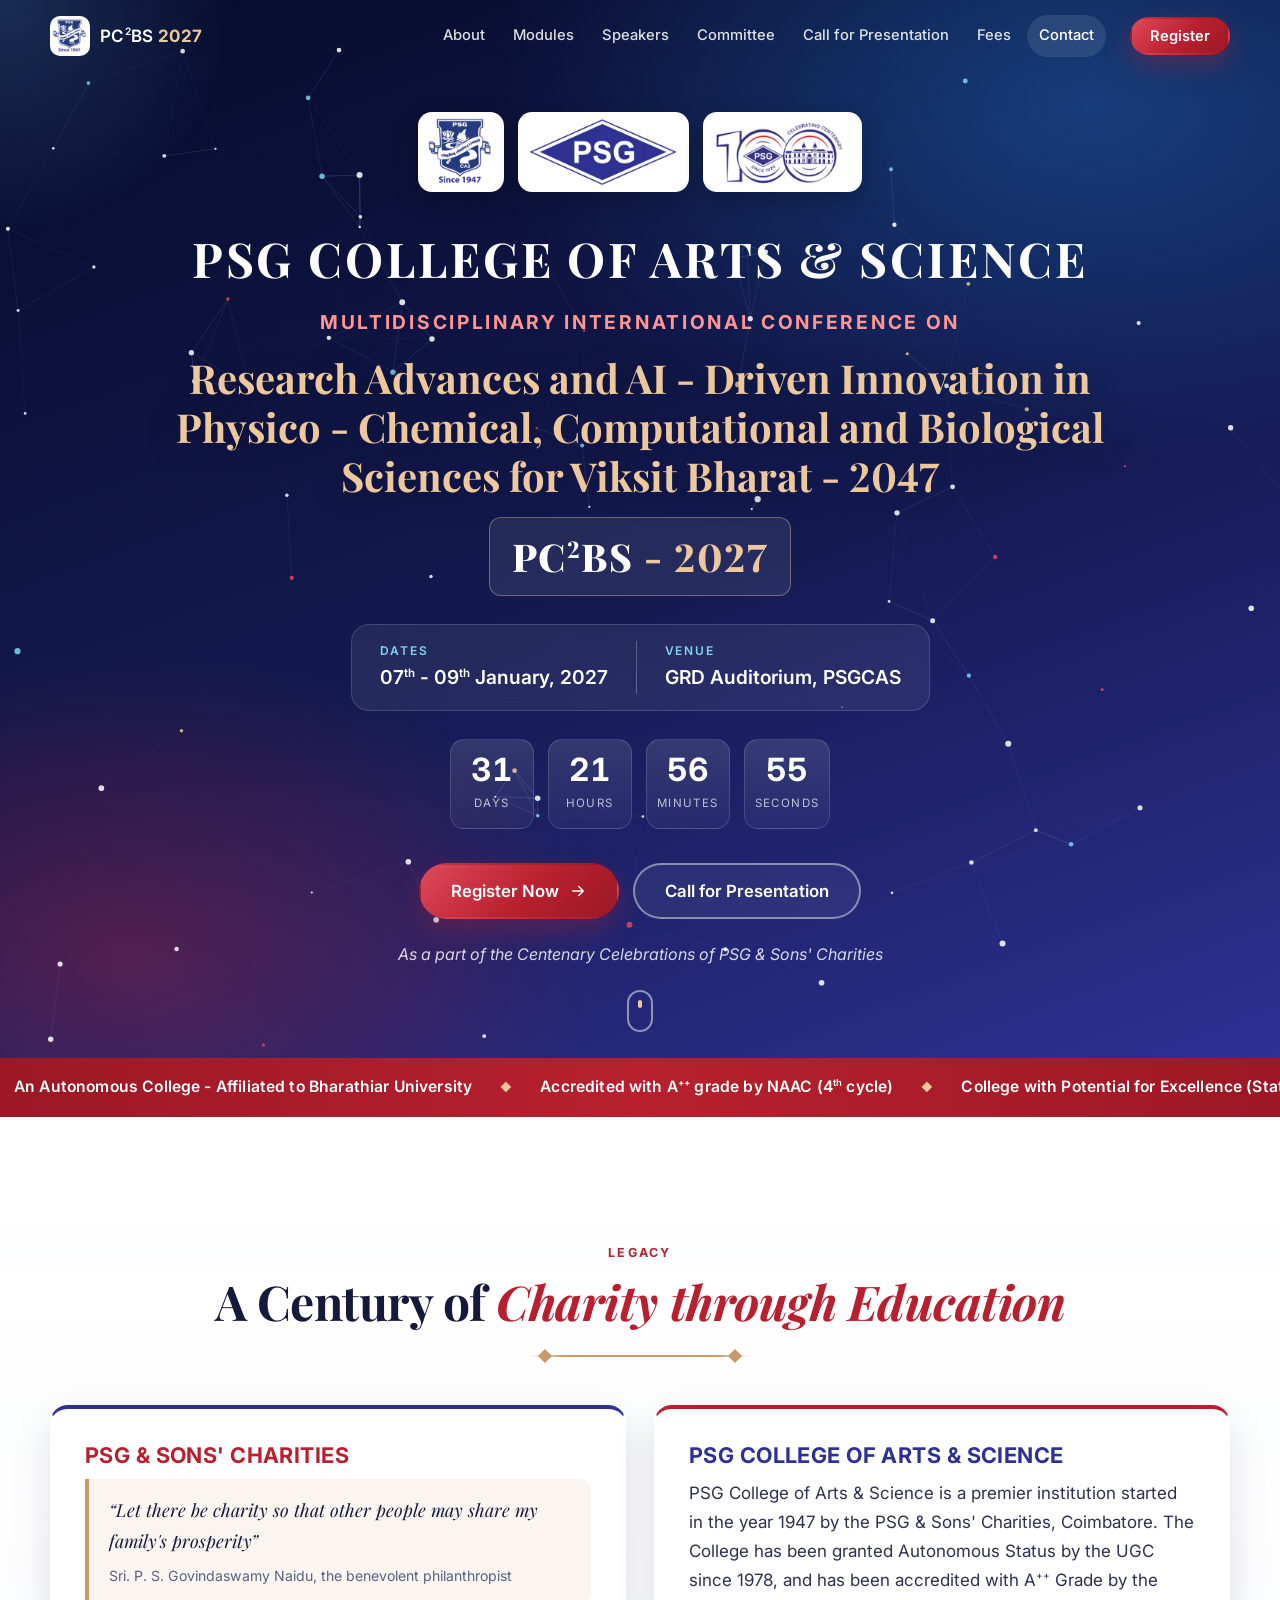
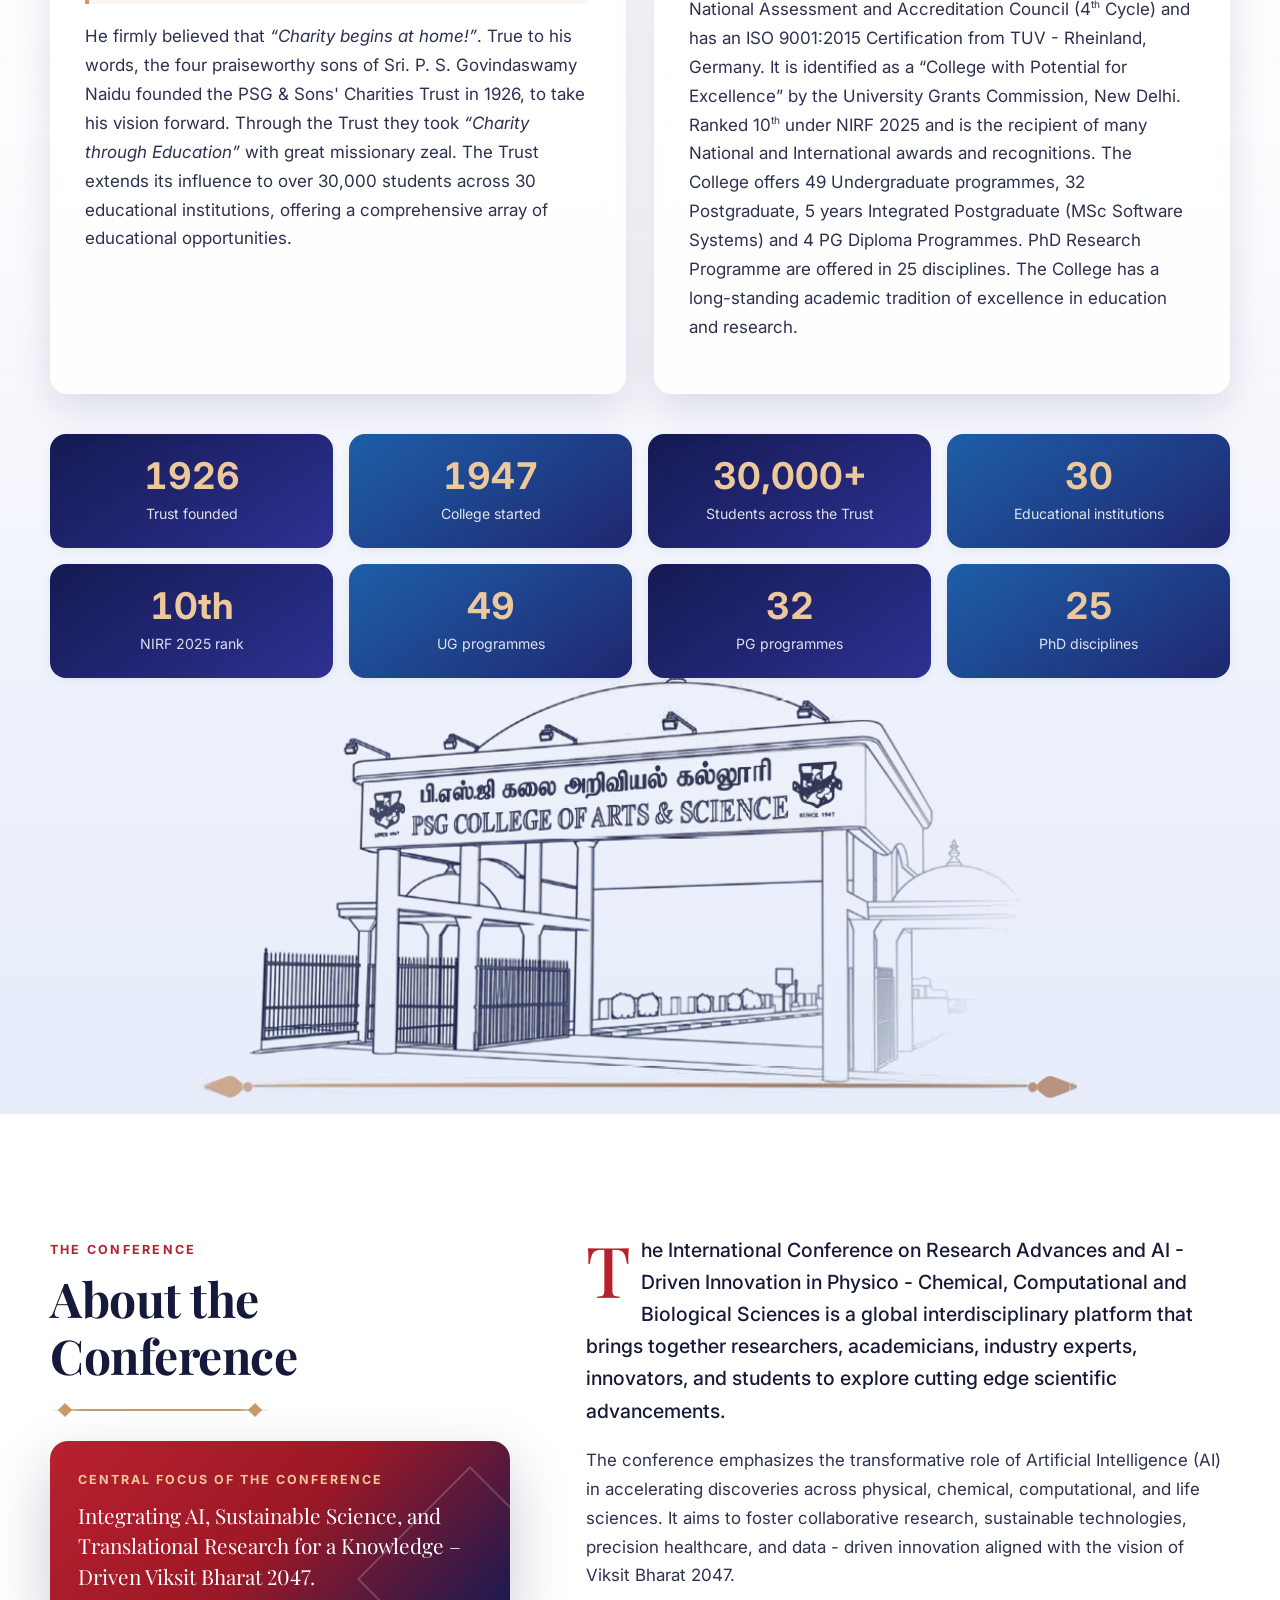
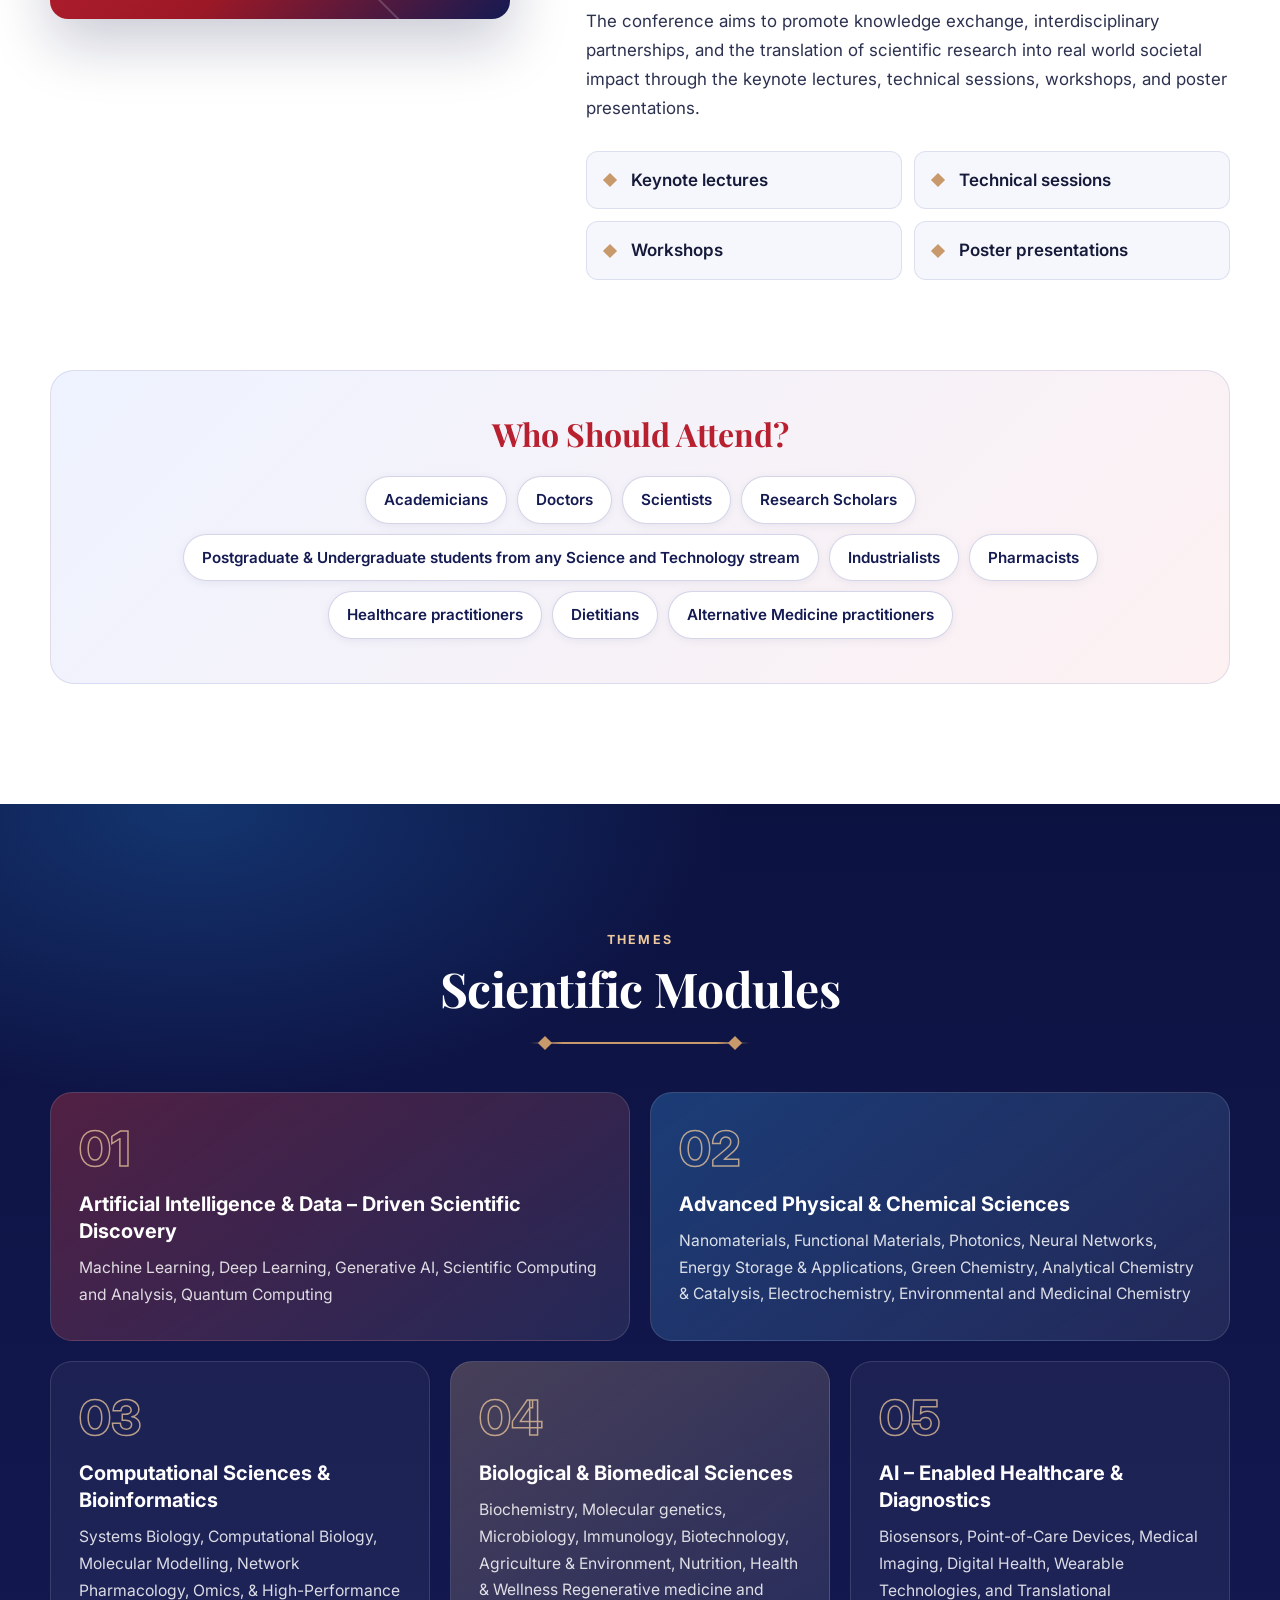
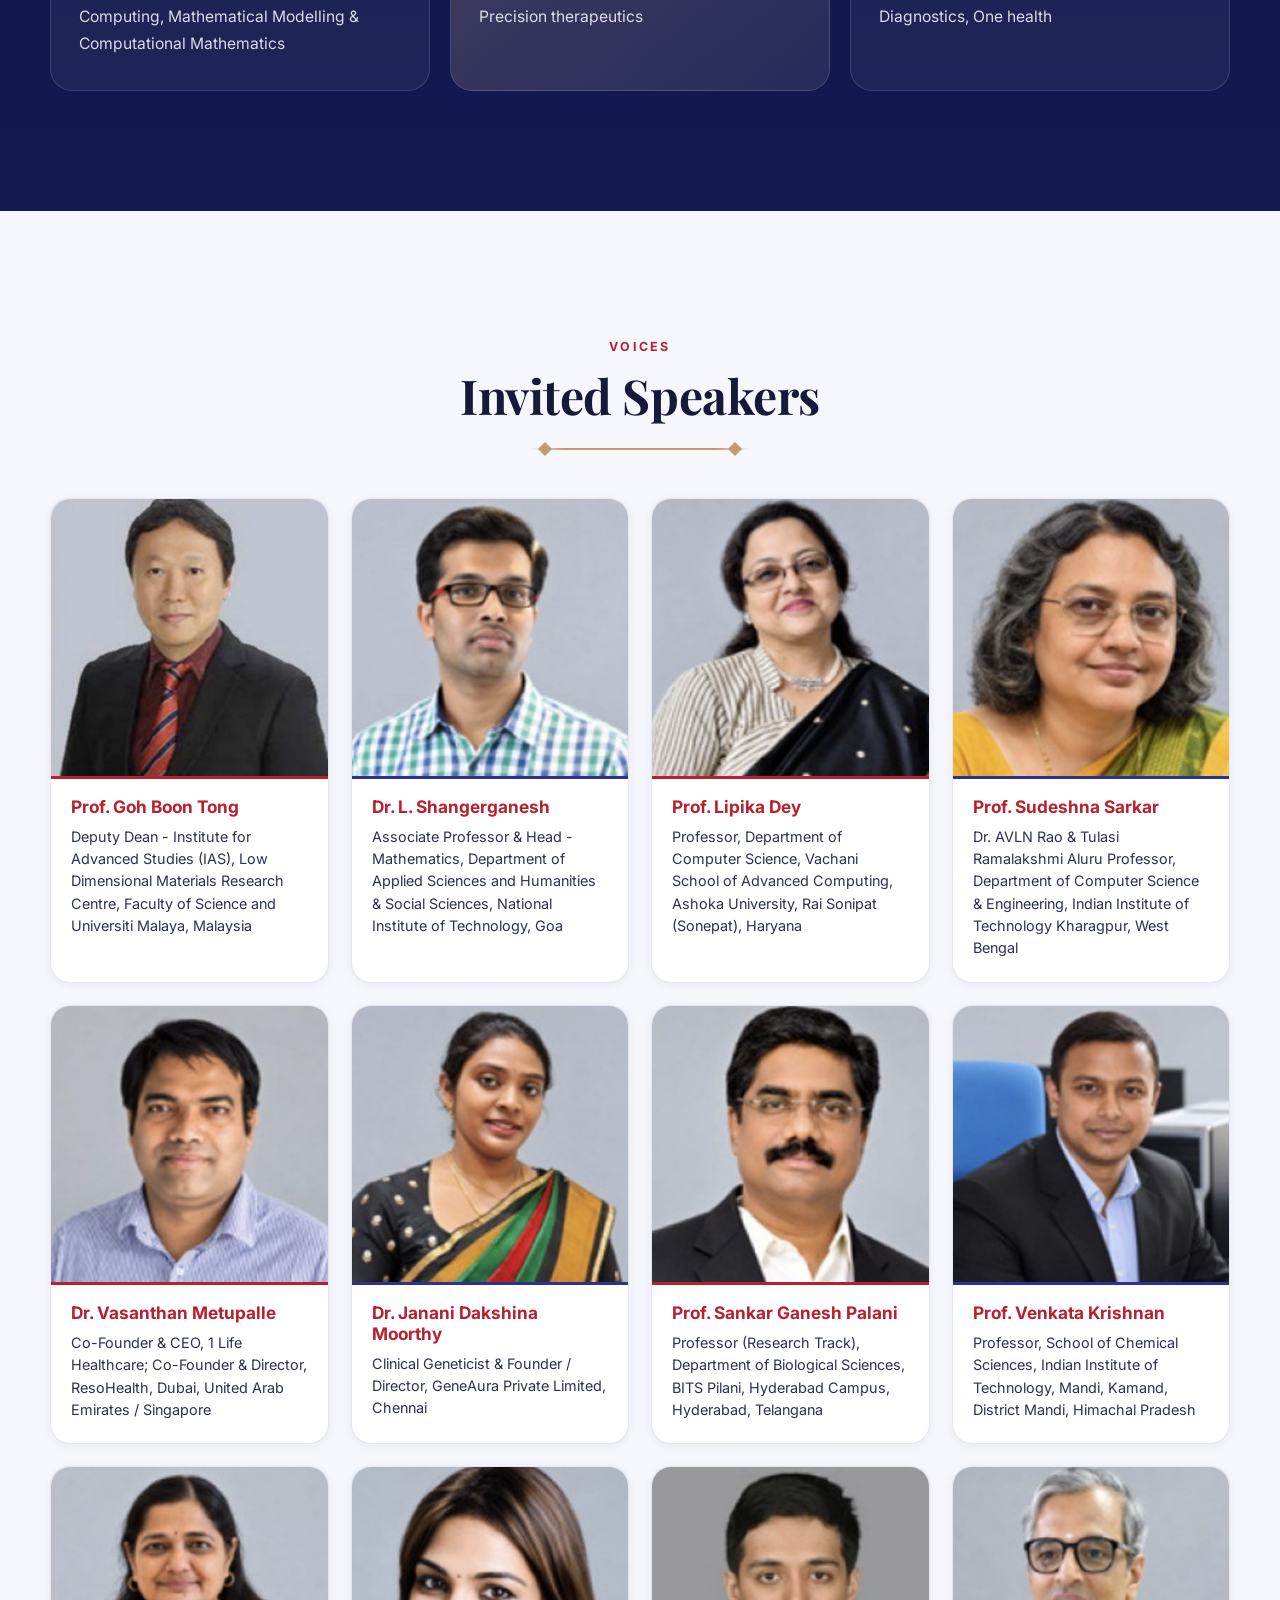
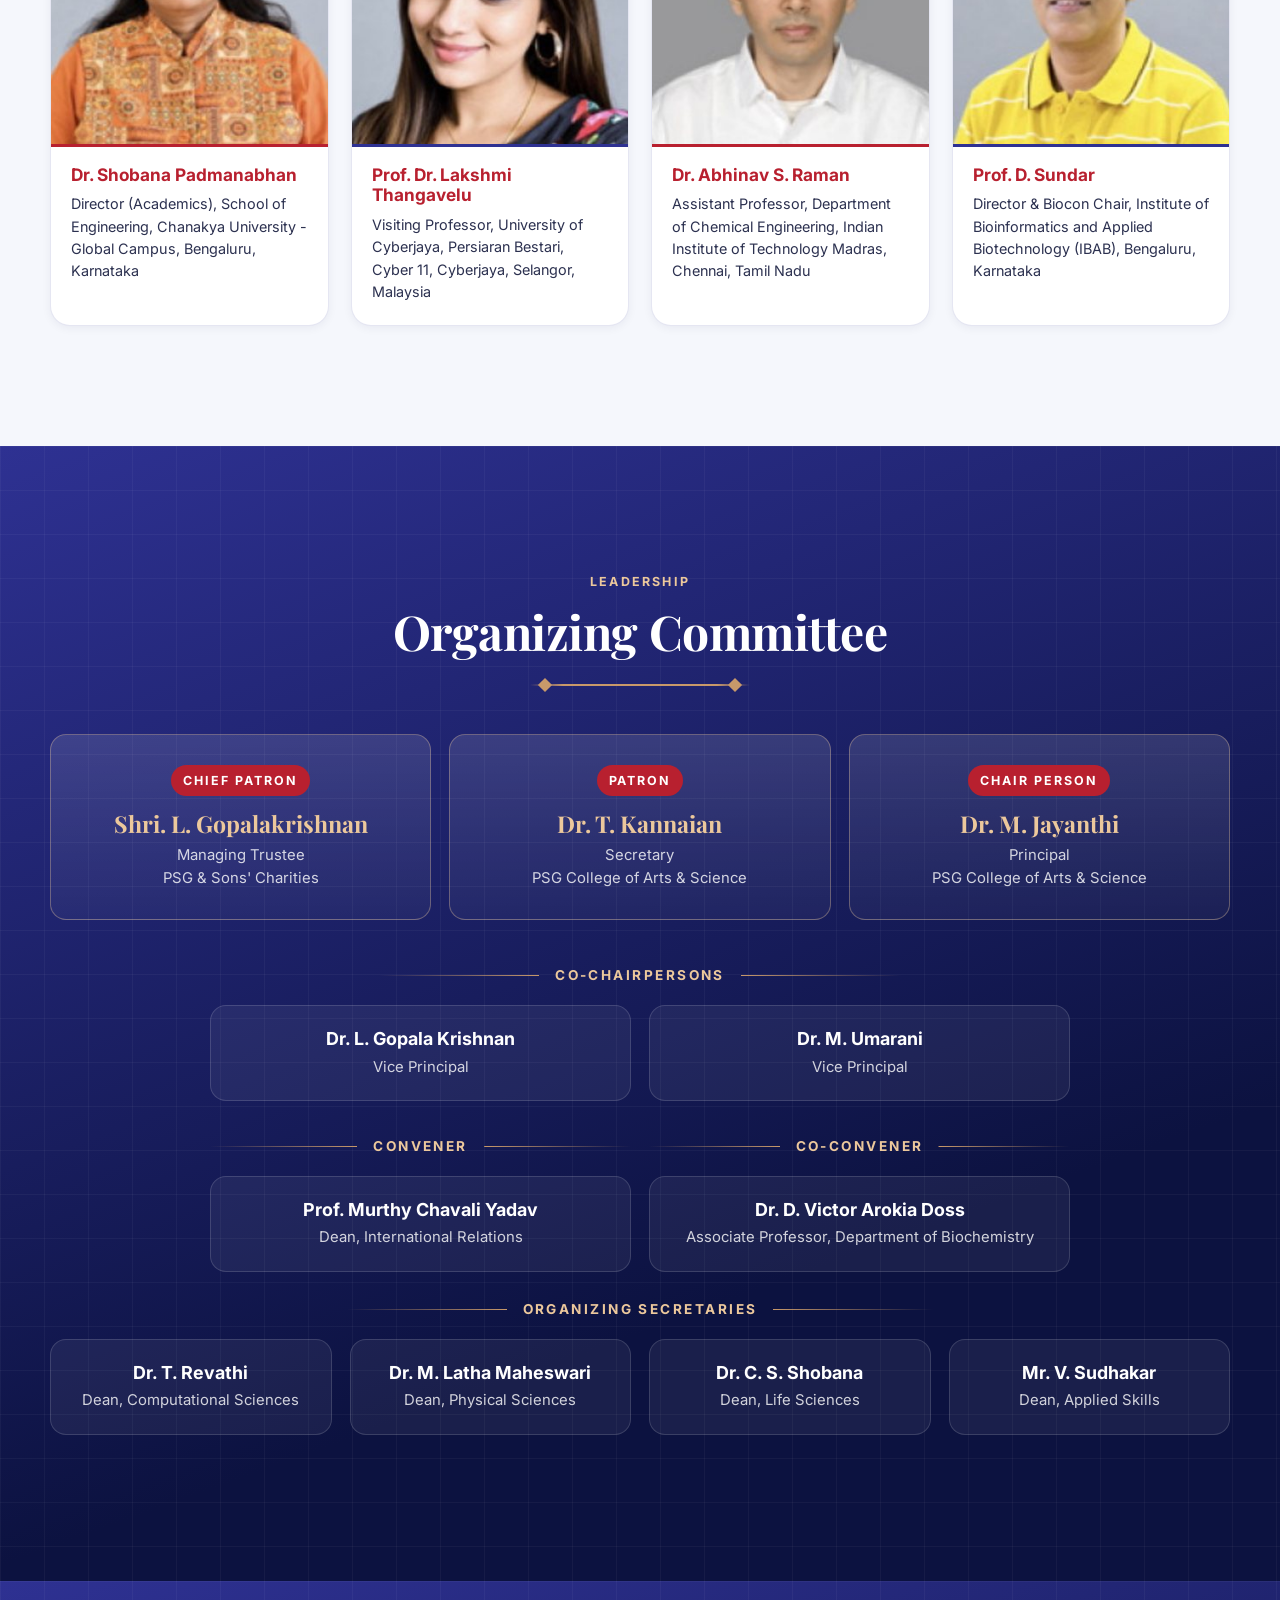
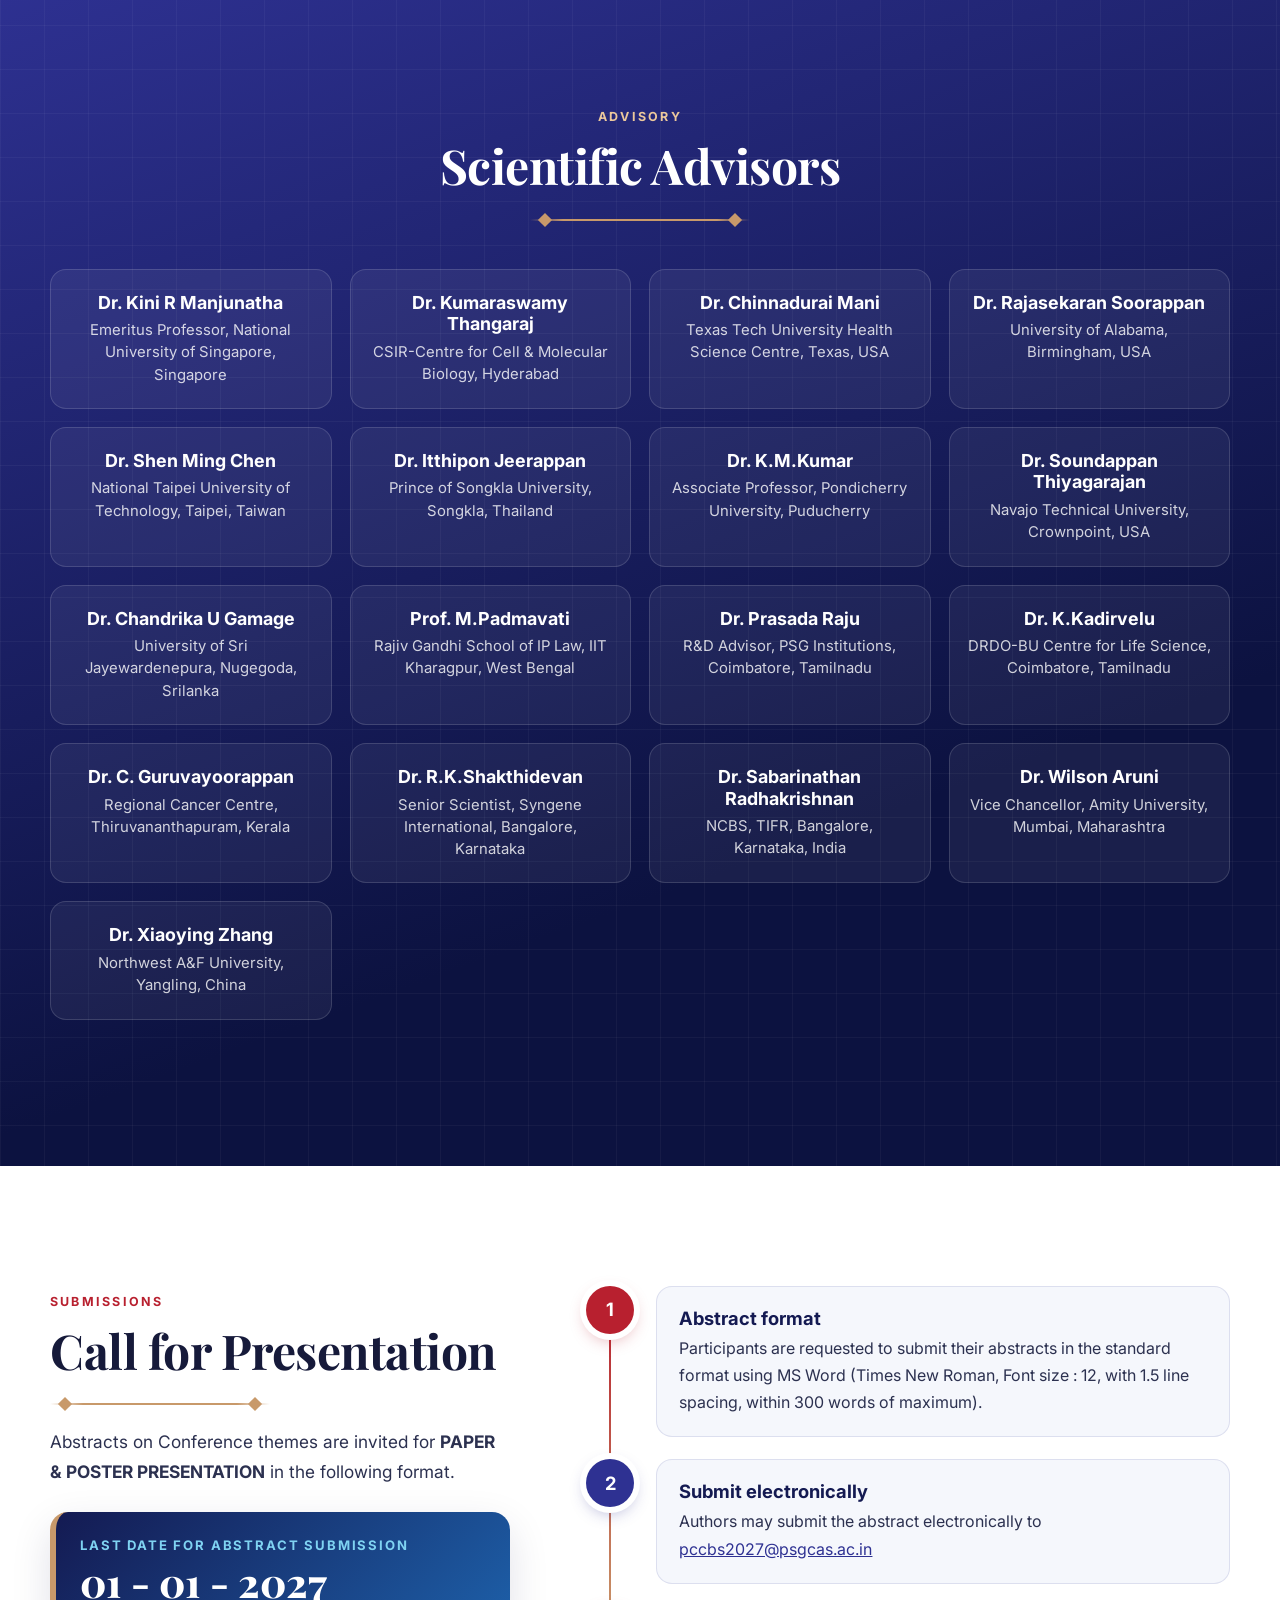
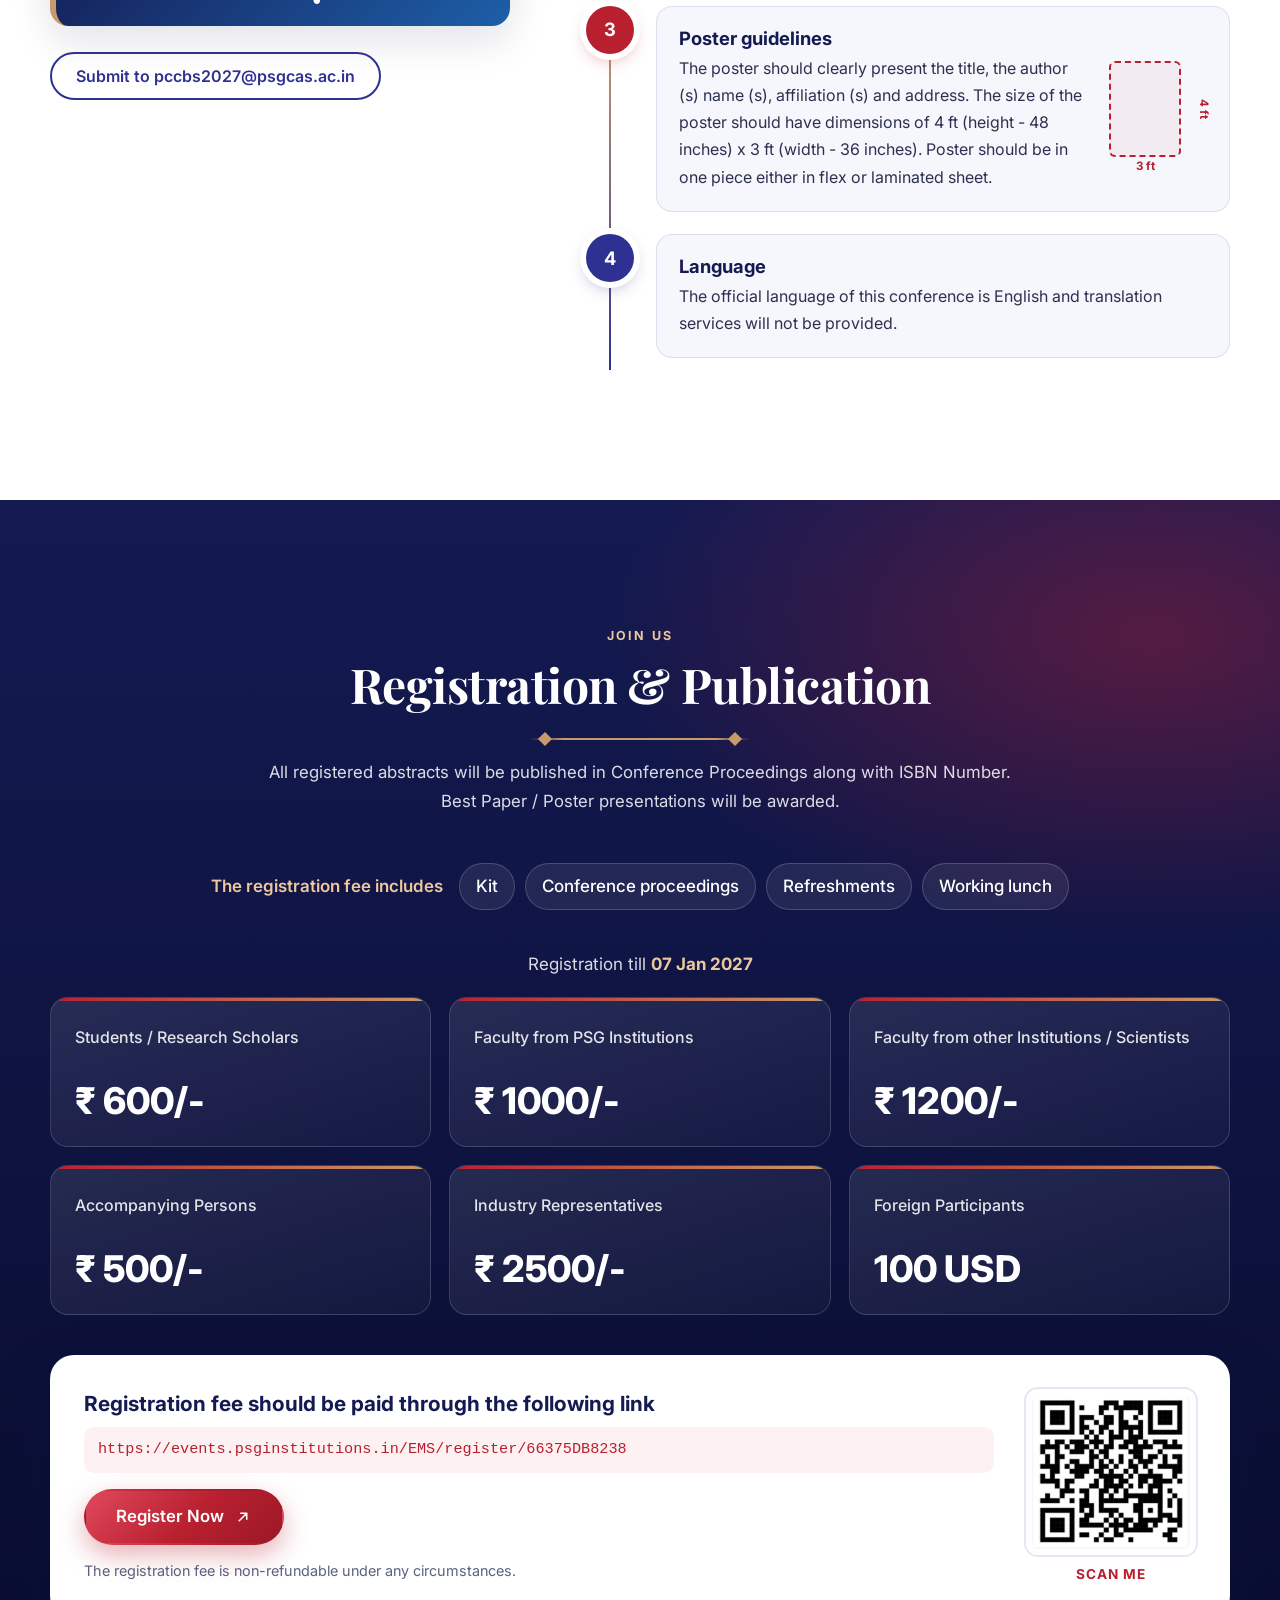
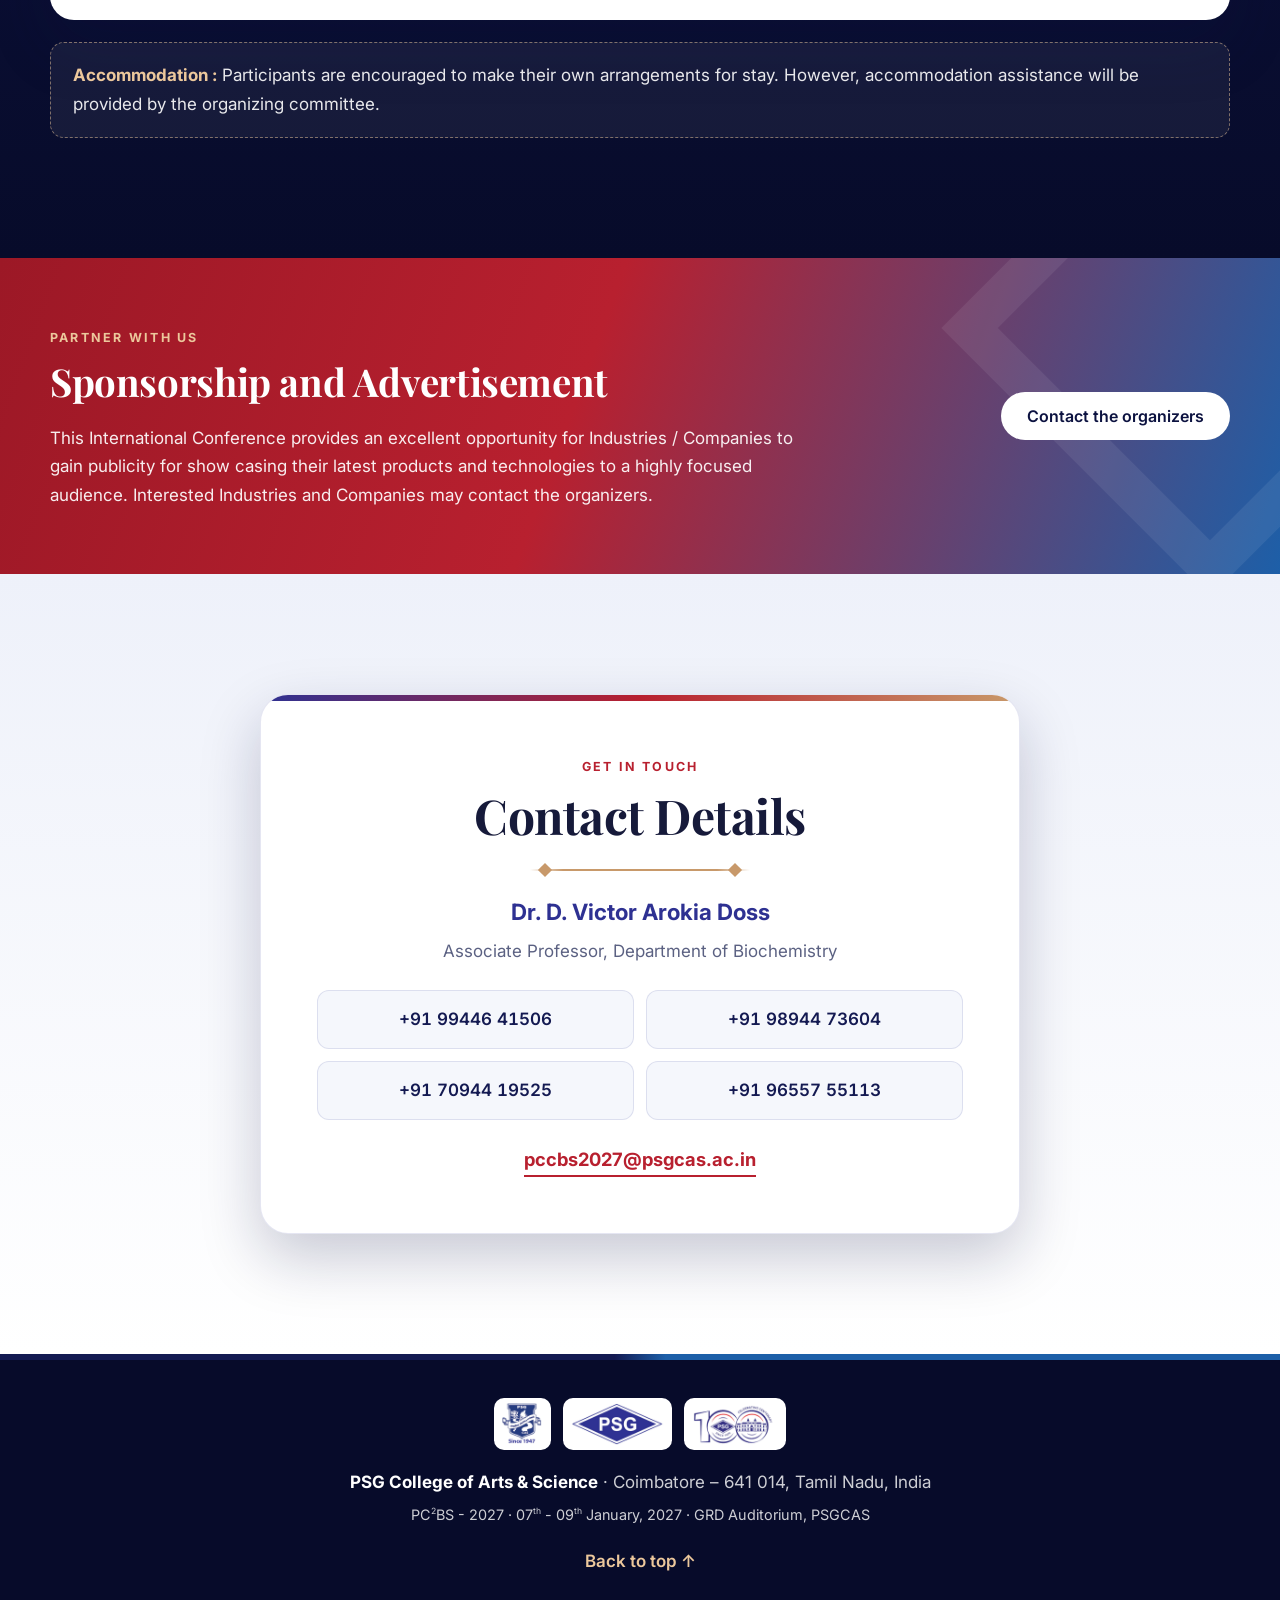
==== commit e6ad4e9a: "Added Scientific Advisors" ====
--- a/index.html
+++ b/index.html
@@ -305,6 +305,37 @@
       </div>
     </section>
 
+    <!-- ============ SCIENTIFIC ADVISORS ============ -->
+    <section class="committee section" id="scientific-advisors">
+      <div class="container">
+        <div class="section-head center reveal">
+          <span class="eyebrow light">Advisory</span>
+          <h2>Scientific Advisors</h2>
+          <div class="divider" aria-hidden="true"></div>
+        </div>
+
+        <div class="tier tier-4">
+          <div class="person reveal"><h3>Dr. Kini R Manjunatha</h3><p>Emeritus Professor, National University of Singapore, Singapore</p></div>
+          <div class="person reveal"><h3>Dr. Kumaraswamy Thangaraj</h3><p>CSIR-Centre for Cell &amp; Molecular Biology, Hyderabad</p></div>
+          <div class="person reveal"><h3>Dr. Chinnadurai Mani</h3><p>Texas Tech University Health Science Centre, Texas, USA</p></div>
+          <div class="person reveal"><h3>Dr. Rajasekaran Soorappan</h3><p>University of Alabama, Birmingham, USA</p></div>
+          <div class="person reveal"><h3>Dr. Shen Ming Chen</h3><p>National Taipei University of Technology, Taipei, Taiwan</p></div>
+          <div class="person reveal"><h3>Dr. Itthipon Jeerappan</h3><p>Prince of Songkla University, Songkla, Thailand</p></div>
+          <div class="person reveal"><h3>Dr. K.M.Kumar</h3><p>Associate Professor, Pondicherry University, Puducherry</p></div>
+          <div class="person reveal"><h3>Dr. Soundappan Thiyagarajan</h3><p>Navajo Technical University, Crownpoint, USA</p></div>
+          <div class="person reveal"><h3>Dr. Chandrika U Gamage</h3><p>University of Sri Jayewardenepura, Nugegoda, Srilanka</p></div>
+          <div class="person reveal"><h3>Prof. M.Padmavati</h3><p>Rajiv Gandhi School of IP Law, IIT Kharagpur, West Bengal</p></div>
+          <div class="person reveal"><h3>Dr. Prasada Raju</h3><p>R&amp;D Advisor, PSG Institutions, Coimbatore, Tamilnadu</p></div>
+          <div class="person reveal"><h3>Dr. K.Kadirvelu</h3><p>DRDO-BU Centre for Life Science, Coimbatore, Tamilnadu</p></div>
+          <div class="person reveal"><h3>Dr. C. Guruvayoorappan</h3><p>Regional Cancer Centre, Thiruvananthapuram, Kerala</p></div>
+          <div class="person reveal"><h3>Dr. R.K.Shakthidevan</h3><p>Senior Scientist, Syngene International, Bangalore, Karnataka</p></div>
+          <div class="person reveal"><h3>Dr. Sabarinathan Radhakrishnan</h3><p>NCBS, TIFR, Bangalore, Karnataka, India</p></div>
+          <div class="person reveal"><h3>Dr. Wilson Aruni</h3><p>Vice Chancellor, Amity University, Mumbai, Maharashtra</p></div>
+          <div class="person reveal"><h3>Dr. Xiaoying Zhang</h3><p>Northwest A&amp;F University, Yangling, China</p></div>
+        </div>
+      </div>
+    </section>
+
     <!-- ============ 8. CALL FOR PRESENTATION (steps + deadline) ============ -->
     <section class="call section" id="call">
       <div class="container call-grid">
